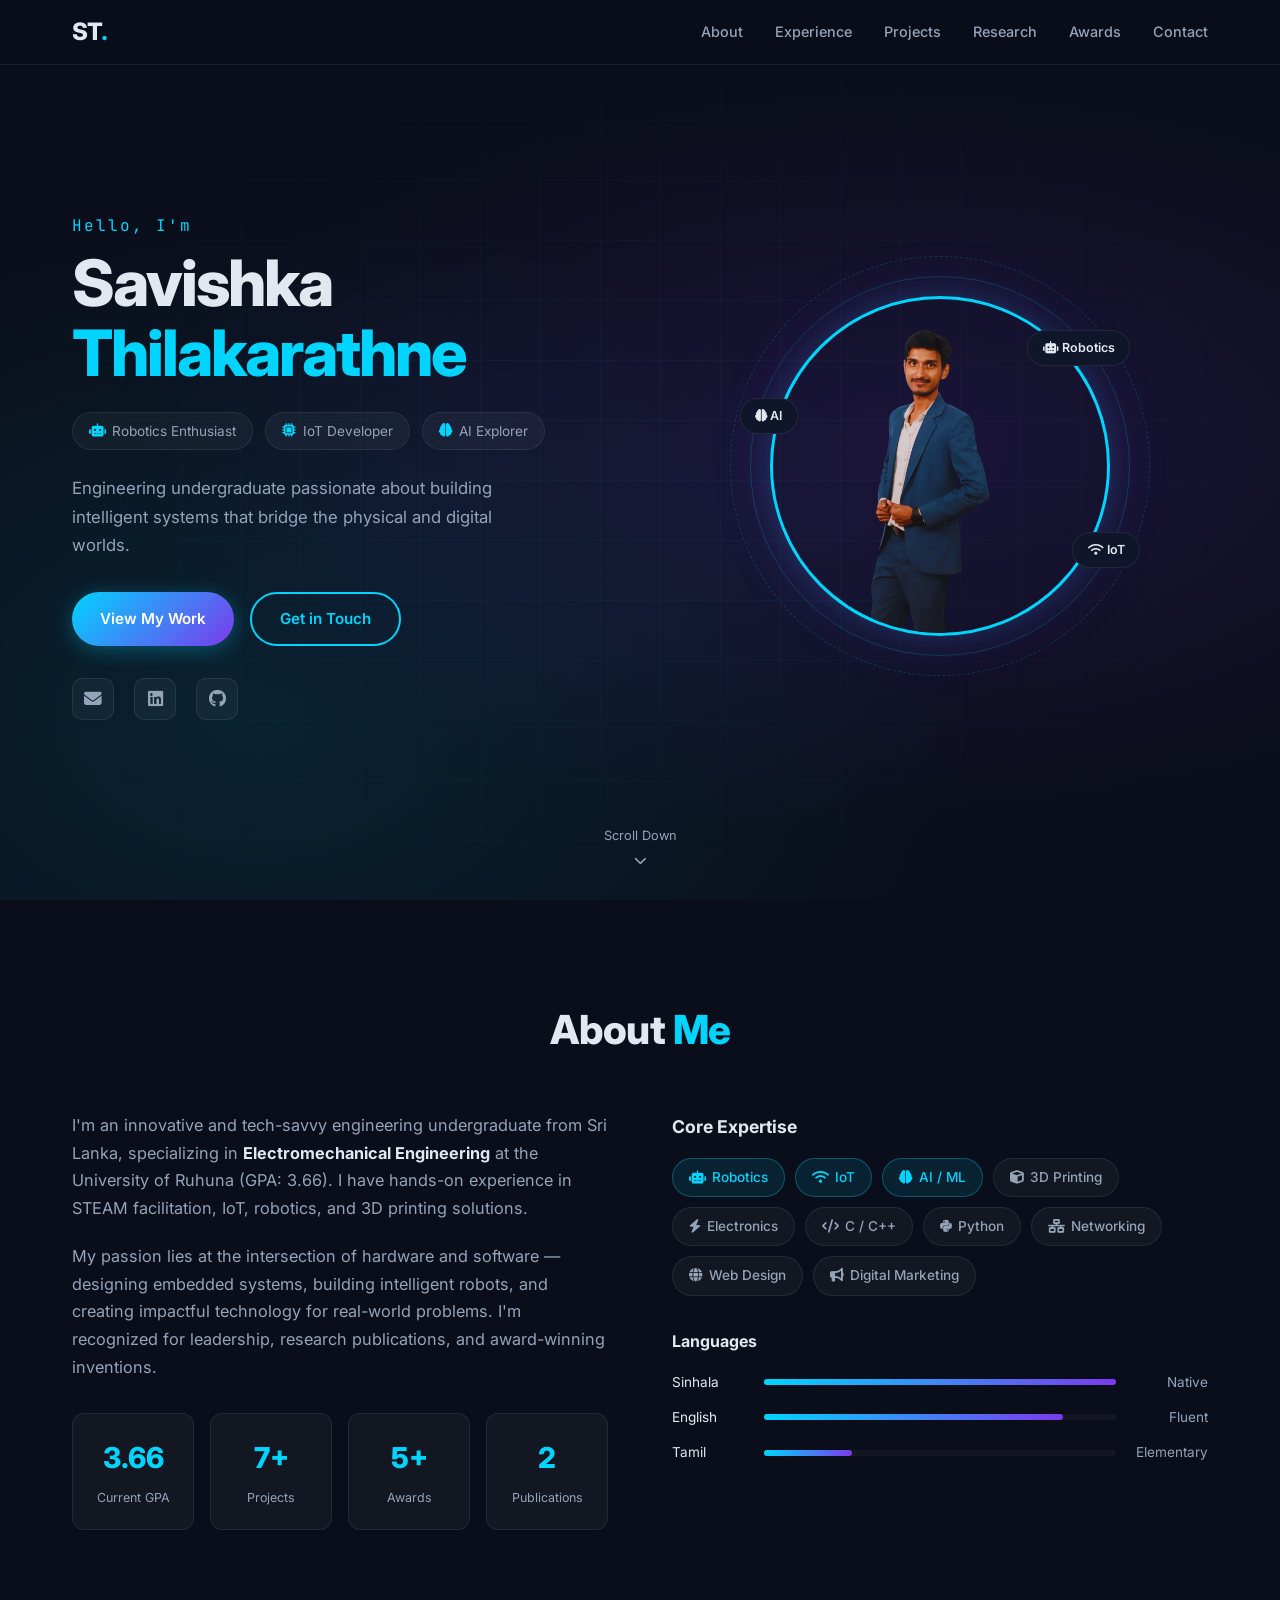
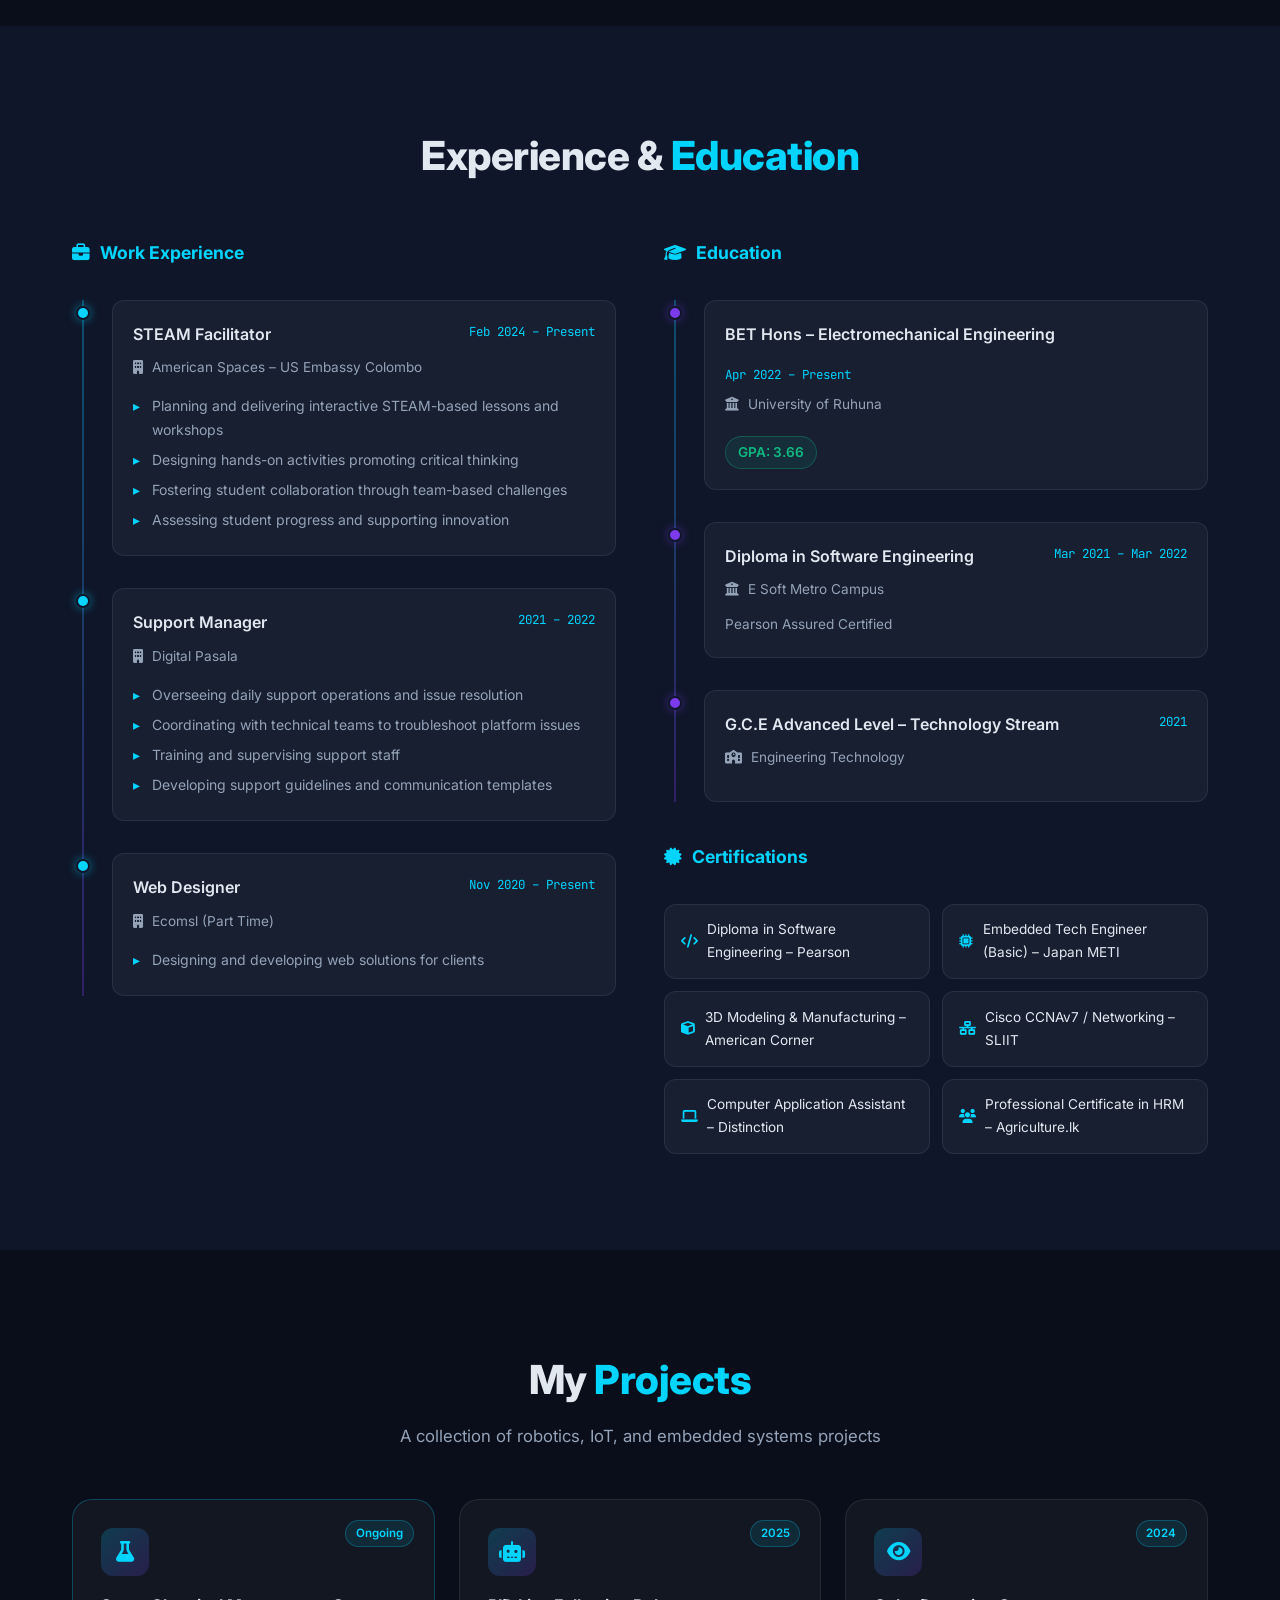
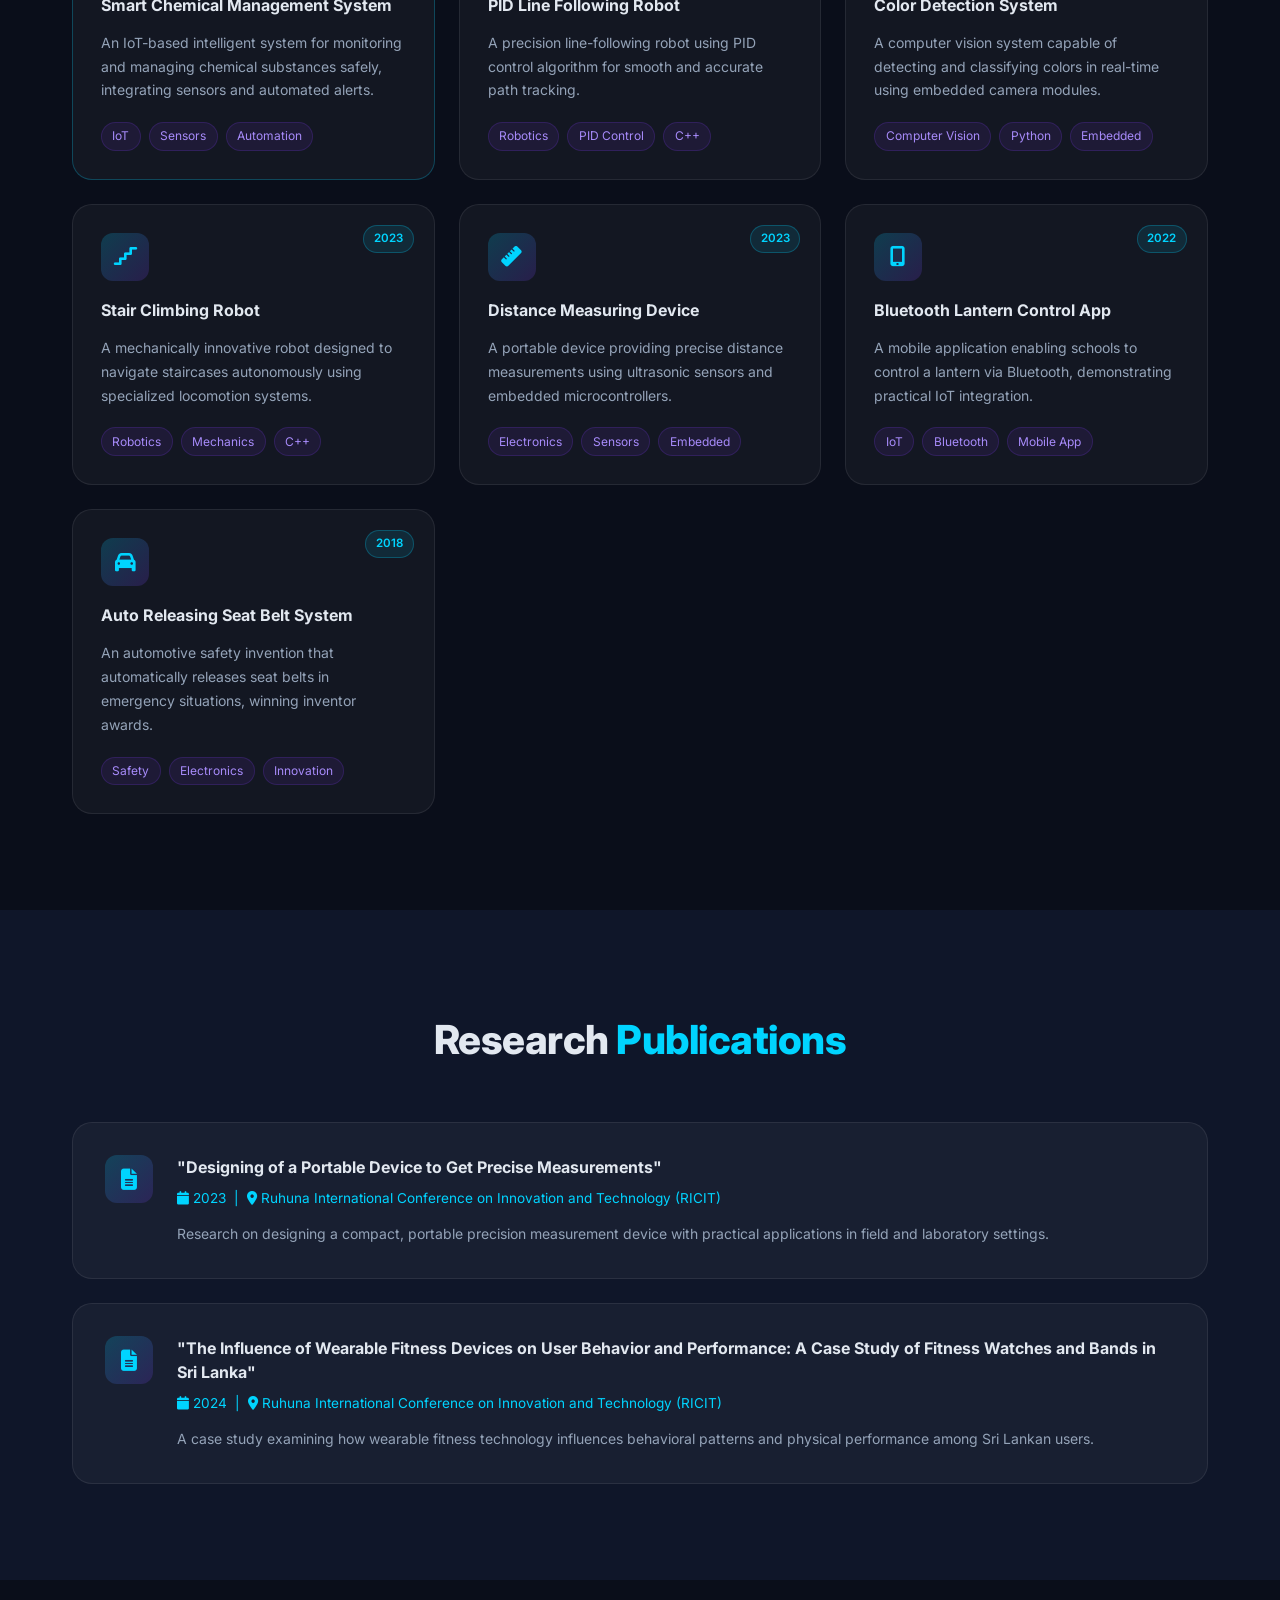
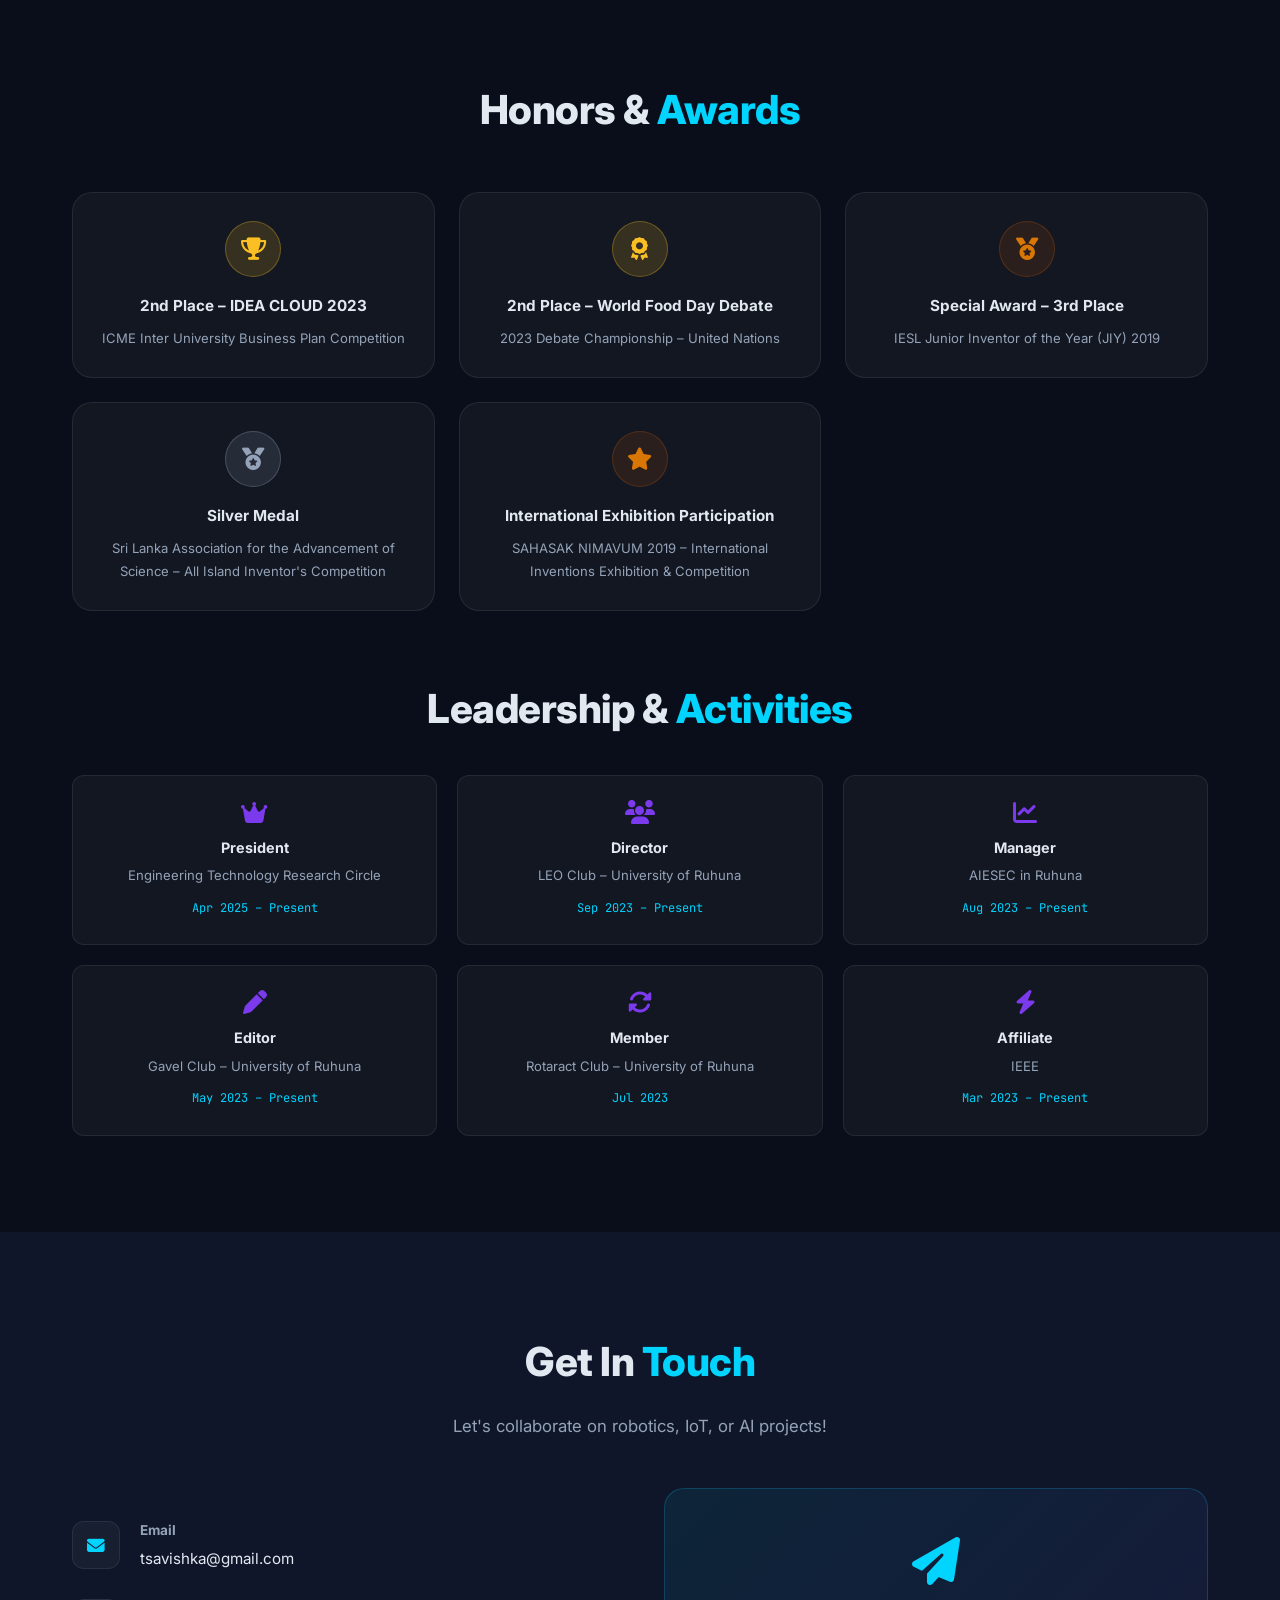
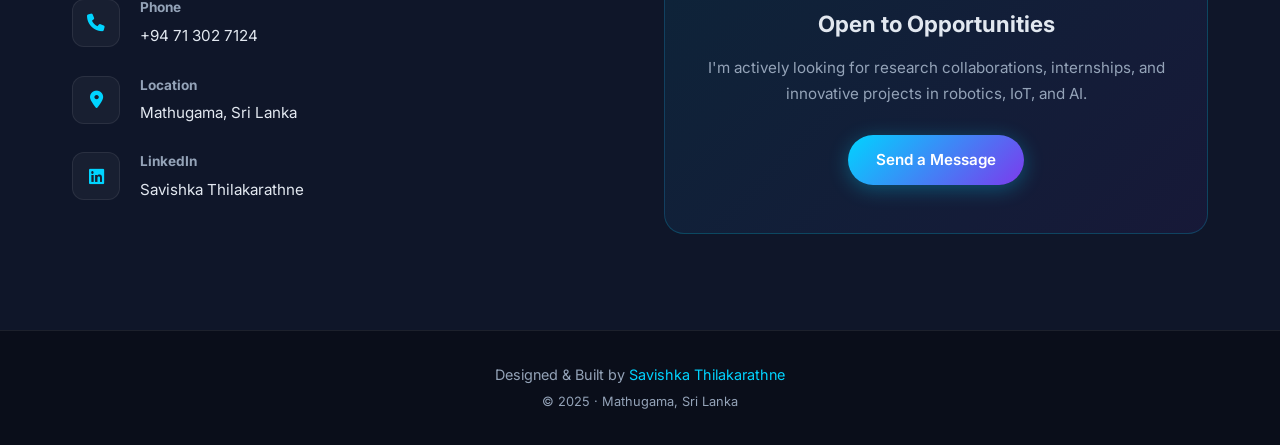
==== index.html @ ca905412 "Add comprehensive SEO - Full meta tags (description, keywords, author, robots, canonical) - Open Gra" ====
<!DOCTYPE html>
<html lang="en">
<head>
  <meta charset="UTF-8" />
  <meta name="viewport" content="width=device-width, initial-scale=1.0" />

  <!-- Primary Meta -->
  <title>Savishka Thilakarathne | Robotics, IoT & AI Engineer | Sri Lanka</title>
  <meta name="description" content="Savishka Thilakarathne — Electromechanical Engineering undergraduate from University of Ruhuna, Sri Lanka. Passionate about Robotics, IoT, AI, and embedded systems. STEAM facilitator, award-winning inventor, and published researcher." />
  <meta name="keywords" content="Savishka Thilakarathne, Robotics Engineer Sri Lanka, IoT Developer, AI, Embedded Systems, Electromechanical Engineering, University of Ruhuna, STEAM, Arduino, Raspberry Pi, PID Robot, Portfolio" />
  <meta name="author" content="Savishka Thilakarathne" />
  <meta name="robots" content="index, follow" />
  <meta name="theme-color" content="#00d4ff" />
  <link rel="canonical" href="https://savishka1.github.io/" />

  <!-- Open Graph / Facebook / LinkedIn -->
  <meta property="og:type" content="website" />
  <meta property="og:url" content="https://savishka1.github.io/" />
  <meta property="og:title" content="Savishka Thilakarathne | Robotics, IoT & AI Engineer" />
  <meta property="og:description" content="Engineering undergraduate passionate about Robotics, IoT, and AI. Award-winning inventor, STEAM facilitator, and published researcher from Sri Lanka." />
  <meta property="og:image" content="https://savishka1.github.io/profile.png" />
  <meta property="og:image:alt" content="Savishka Thilakarathne – Robotics and IoT Engineer" />
  <meta property="og:site_name" content="Savishka Thilakarathne Portfolio" />
  <meta property="og:locale" content="en_US" />

  <!-- Twitter Card -->
  <meta name="twitter:card" content="summary_large_image" />
  <meta name="twitter:url" content="https://savishka1.github.io/" />
  <meta name="twitter:title" content="Savishka Thilakarathne | Robotics, IoT & AI Engineer" />
  <meta name="twitter:description" content="Engineering undergraduate passionate about Robotics, IoT, and AI. Award-winning inventor, STEAM facilitator, and published researcher from Sri Lanka." />
  <meta name="twitter:image" content="https://savishka1.github.io/profile.png" />

  <!-- Structured Data: Person -->
  <script type="application/ld+json">
  {
    "@context": "https://schema.org",
    "@type": "Person",
    "name": "Savishka Thilakarathne",
    "url": "https://savishka1.github.io/",
    "image": "https://savishka1.github.io/profile.png",
    "email": "tsavishka@gmail.com",
    "telephone": "+94713027124",
    "jobTitle": "Electromechanical Engineering Undergraduate",
    "description": "Innovative engineering undergraduate passionate about Robotics, IoT, AI, and embedded systems. STEAM facilitator, award-winning inventor, and published researcher.",
    "address": {
      "@type": "PostalAddress",
      "addressLocality": "Mathugama",
      "addressCountry": "LK"
    },
    "alumniOf": {
      "@type": "CollegeOrUniversity",
      "name": "University of Ruhuna",
      "url": "https://www.ruh.ac.lk"
    },
    "sameAs": [
      "https://www.linkedin.com/in/savishka-thilakarathne",
      "https://github.com/Savishka1"
    ],
    "knowsAbout": ["Robotics", "IoT", "Artificial Intelligence", "Embedded Systems", "3D Printing", "C++", "Python", "Electronics", "STEAM Education"],
    "award": [
      "IDEA CLOUD 2023 – Second Place, ICME Inter University Business Plan Competition",
      "World Food Day 2023 Debate Championship – Second Place, United Nations",
      "IESL Junior Inventor of the Year 2019 – Special Award Third Place",
      "Sri Lanka Association for the Advancement of Science – Silver Medal"
    ]
  }
  </script>

  <!-- Structured Data: WebSite -->
  <script type="application/ld+json">
  {
    "@context": "https://schema.org",
    "@type": "WebSite",
    "name": "Savishka Thilakarathne Portfolio",
    "url": "https://savishka1.github.io/",
    "description": "Professional portfolio of Savishka Thilakarathne — Robotics, IoT and AI engineer from Sri Lanka.",
    "author": {
      "@type": "Person",
      "name": "Savishka Thilakarathne"
    }
  }
  </script>

  <link rel="stylesheet" href="style.css" />
  <link rel="preconnect" href="https://fonts.googleapis.com" />
  <link rel="preconnect" href="https://fonts.gstatic.com" crossorigin />
  <link href="https://fonts.googleapis.com/css2?family=Inter:wght@300;400;500;600;700;800&family=JetBrains+Mono:wght@400;500&display=swap" rel="stylesheet" />
  <link rel="stylesheet" href="https://cdnjs.cloudflare.com/ajax/libs/font-awesome/6.5.0/css/all.min.css" />
</head>
<body>

  <!-- Navigation -->
  <nav id="navbar">
    <div class="nav-container">
      <a href="#hero" class="nav-logo">ST<span class="dot">.</span></a>
      <ul class="nav-links">
        <li><a href="#about">About</a></li>
        <li><a href="#experience">Experience</a></li>
        <li><a href="#projects">Projects</a></li>
        <li><a href="#publications">Research</a></li>
        <li><a href="#awards">Awards</a></li>
        <li><a href="#contact">Contact</a></li>
      </ul>
      <button class="hamburger" id="hamburger" aria-label="Toggle menu">
        <span></span><span></span><span></span>
      </button>
    </div>
  </nav>

  <!-- Hero Section -->
  <section id="hero">
    <div class="hero-bg">
      <div class="grid-overlay"></div>
      <div class="circuit-lines"></div>
    </div>
    <div class="hero-content">
      <div class="hero-text">
        <p class="hero-greeting">Hello, I'm</p>
        <h1 class="hero-name">Savishka<br /><span class="highlight">Thilakarathne</span></h1>
        <div class="hero-roles">
          <span class="role-tag"><i class="fas fa-robot"></i> Robotics Enthusiast</span>
          <span class="role-tag"><i class="fas fa-microchip"></i> IoT Developer</span>
          <span class="role-tag"><i class="fas fa-brain"></i> AI Explorer</span>
        </div>
        <p class="hero-bio">
          Engineering undergraduate passionate about building intelligent systems that bridge the physical and digital worlds.
        </p>
        <div class="hero-actions">
          <a href="#projects" class="btn btn-primary">View My Work</a>
          <a href="#contact" class="btn btn-outline">Get in Touch</a>
        </div>
        <div class="hero-socials">
          <a href="mailto:tsavishka@gmail.com" aria-label="Email"><i class="fas fa-envelope"></i></a>
          <a href="https://www.linkedin.com/in/savishka-thilakarathne" target="_blank" rel="noopener" aria-label="LinkedIn"><i class="fab fa-linkedin"></i></a>
          <a href="https://github.com/savishka-thilakarathne" target="_blank" rel="noopener" aria-label="GitHub"><i class="fab fa-github"></i></a>
        </div>
      </div>
      <div class="hero-image-wrapper">
        <div class="image-frame">
          <div class="image-ring ring-1"></div>
          <div class="image-ring ring-2"></div>
          <div class="profile-photo-container">
            <img src="profile.png" alt="Savishka Thilakarathne" class="profile-photo" id="profilePhoto" onerror="this.style.display='none'; document.getElementById('avatarFallback').style.display='flex';" />
            <div class="avatar-fallback" id="avatarFallback">
              <i class="fas fa-user"></i>
            </div>
          </div>
          <div class="floating-badge badge-1"><i class="fas fa-robot"></i> Robotics</div>
          <div class="floating-badge badge-2"><i class="fas fa-wifi"></i> IoT</div>
          <div class="floating-badge badge-3"><i class="fas fa-brain"></i> AI</div>
        </div>
      </div>
    </div>
    <div class="scroll-indicator">
      <span>Scroll Down</span>
      <i class="fas fa-chevron-down"></i>
    </div>
  </section>

  <!-- About Section -->
  <section id="about">
    <div class="container">
      <h2 class="section-title">About <span class="highlight">Me</span></h2>
      <div class="about-grid">
        <div class="about-text">
          <p>
            I'm an innovative and tech-savvy engineering undergraduate from Sri Lanka, specializing in
            <strong>Electromechanical Engineering</strong> at the University of Ruhuna (GPA: 3.66).
            I have hands-on experience in STEAM facilitation, IoT, robotics, and 3D printing solutions.
          </p>
          <p>
            My passion lies at the intersection of hardware and software — designing embedded systems,
            building intelligent robots, and creating impactful technology for real-world problems.
            I'm recognized for leadership, research publications, and award-winning inventions.
          </p>
          <div class="about-stats">
            <div class="stat">
              <span class="stat-number">3.66</span>
              <span class="stat-label">Current GPA</span>
            </div>
            <div class="stat">
              <span class="stat-number">7+</span>
              <span class="stat-label">Projects</span>
            </div>
            <div class="stat">
              <span class="stat-number">5+</span>
              <span class="stat-label">Awards</span>
            </div>
            <div class="stat">
              <span class="stat-number">2</span>
              <span class="stat-label">Publications</span>
            </div>
          </div>
        </div>
        <div class="skills-grid">
          <h3>Core Expertise</h3>
          <div class="skill-tags">
            <span class="skill-tag primary"><i class="fas fa-robot"></i> Robotics</span>
            <span class="skill-tag primary"><i class="fas fa-wifi"></i> IoT</span>
            <span class="skill-tag primary"><i class="fas fa-brain"></i> AI / ML</span>
            <span class="skill-tag secondary"><i class="fas fa-cube"></i> 3D Printing</span>
            <span class="skill-tag secondary"><i class="fas fa-bolt"></i> Electronics</span>
            <span class="skill-tag secondary"><i class="fas fa-code"></i> C / C++</span>
            <span class="skill-tag secondary"><i class="fab fa-python"></i> Python</span>
            <span class="skill-tag secondary"><i class="fas fa-network-wired"></i> Networking</span>
            <span class="skill-tag secondary"><i class="fas fa-globe"></i> Web Design</span>
            <span class="skill-tag secondary"><i class="fas fa-bullhorn"></i> Digital Marketing</span>
          </div>
          <div class="languages">
            <h4>Languages</h4>
            <div class="lang-bar">
              <span>Sinhala</span>
              <div class="bar"><div class="fill" style="width:100%"></div></div>
              <span>Native</span>
            </div>
            <div class="lang-bar">
              <span>English</span>
              <div class="bar"><div class="fill" style="width:85%"></div></div>
              <span>Fluent</span>
            </div>
            <div class="lang-bar">
              <span>Tamil</span>
              <div class="bar"><div class="fill" style="width:25%"></div></div>
              <span>Elementary</span>
            </div>
          </div>
        </div>
      </div>
    </div>
  </section>

  <!-- Experience Section -->
  <section id="experience" class="dark-section">
    <div class="container">
      <h2 class="section-title">Experience & <span class="highlight">Education</span></h2>
      <div class="timeline-grid">
        <div class="timeline-column">
          <h3 class="timeline-heading"><i class="fas fa-briefcase"></i> Work Experience</h3>
          <div class="timeline">

            <div class="timeline-item">
              <div class="timeline-dot"></div>
              <div class="timeline-card">
                <div class="timeline-header">
                  <h4>STEAM Facilitator</h4>
                  <span class="timeline-date">Feb 2024 – Present</span>
                </div>
                <p class="timeline-org"><i class="fas fa-building"></i> American Spaces – US Embassy Colombo</p>
                <ul class="timeline-list">
                  <li>Planning and delivering interactive STEAM-based lessons and workshops</li>
                  <li>Designing hands-on activities promoting critical thinking</li>
                  <li>Fostering student collaboration through team-based challenges</li>
                  <li>Assessing student progress and supporting innovation</li>
                </ul>
              </div>
            </div>

            <div class="timeline-item">
              <div class="timeline-dot"></div>
              <div class="timeline-card">
                <div class="timeline-header">
                  <h4>Support Manager</h4>
                  <span class="timeline-date">2021 – 2022</span>
                </div>
                <p class="timeline-org"><i class="fas fa-building"></i> Digital Pasala</p>
                <ul class="timeline-list">
                  <li>Overseeing daily support operations and issue resolution</li>
                  <li>Coordinating with technical teams to troubleshoot platform issues</li>
                  <li>Training and supervising support staff</li>
                  <li>Developing support guidelines and communication templates</li>
                </ul>
              </div>
            </div>

            <div class="timeline-item">
              <div class="timeline-dot"></div>
              <div class="timeline-card">
                <div class="timeline-header">
                  <h4>Web Designer</h4>
                  <span class="timeline-date">Nov 2020 – Present</span>
                </div>
                <p class="timeline-org"><i class="fas fa-building"></i> Ecomsl (Part Time)</p>
                <ul class="timeline-list">
                  <li>Designing and developing web solutions for clients</li>
                </ul>
              </div>
            </div>

          </div>
        </div>

        <div class="timeline-column">
          <h3 class="timeline-heading"><i class="fas fa-graduation-cap"></i> Education</h3>
          <div class="timeline">

            <div class="timeline-item">
              <div class="timeline-dot edu-dot"></div>
              <div class="timeline-card">
                <div class="timeline-header">
                  <h4>BET Hons – Electromechanical Engineering</h4>
                  <span class="timeline-date">Apr 2022 – Present</span>
                </div>
                <p class="timeline-org"><i class="fas fa-university"></i> University of Ruhuna</p>
                <p class="gpa-badge">GPA: 3.66</p>
              </div>
            </div>

            <div class="timeline-item">
              <div class="timeline-dot edu-dot"></div>
              <div class="timeline-card">
                <div class="timeline-header">
                  <h4>Diploma in Software Engineering</h4>
                  <span class="timeline-date">Mar 2021 – Mar 2022</span>
                </div>
                <p class="timeline-org"><i class="fas fa-university"></i> E Soft Metro Campus</p>
                <p class="cert-note">Pearson Assured Certified</p>
              </div>
            </div>

            <div class="timeline-item">
              <div class="timeline-dot edu-dot"></div>
              <div class="timeline-card">
                <div class="timeline-header">
                  <h4>G.C.E Advanced Level – Technology Stream</h4>
                  <span class="timeline-date">2021</span>
                </div>
                <p class="timeline-org"><i class="fas fa-school"></i> Engineering Technology</p>
              </div>
            </div>

          </div>

          <!-- Certifications -->
          <h3 class="timeline-heading cert-heading"><i class="fas fa-certificate"></i> Certifications</h3>
          <div class="cert-grid">
            <div class="cert-card"><i class="fas fa-code"></i> Diploma in Software Engineering – Pearson</div>
            <div class="cert-card"><i class="fas fa-microchip"></i> Embedded Tech Engineer (Basic) – Japan METI</div>
            <div class="cert-card"><i class="fas fa-cube"></i> 3D Modeling & Manufacturing – American Corner</div>
            <div class="cert-card"><i class="fas fa-network-wired"></i> Cisco CCNAv7 / Networking – SLIIT</div>
            <div class="cert-card"><i class="fas fa-laptop"></i> Computer Application Assistant – Distinction</div>
            <div class="cert-card"><i class="fas fa-users"></i> Professional Certificate in HRM – Agriculture.lk</div>
          </div>
        </div>
      </div>
    </div>
  </section>

  <!-- Projects Section -->
  <section id="projects">
    <div class="container">
      <h2 class="section-title">My <span class="highlight">Projects</span></h2>
      <p class="section-subtitle">A collection of robotics, IoT, and embedded systems projects</p>
      <div class="projects-grid">

        <div class="project-card featured">
          <div class="project-icon"><i class="fas fa-flask"></i></div>
          <div class="project-badge">Ongoing</div>
          <h3>Smart Chemical Management System</h3>
          <p>An IoT-based intelligent system for monitoring and managing chemical substances safely, integrating sensors and automated alerts.</p>
          <div class="project-tags">
            <span>IoT</span><span>Sensors</span><span>Automation</span>
          </div>
        </div>

        <div class="project-card">
          <div class="project-icon"><i class="fas fa-robot"></i></div>
          <div class="project-badge">2025</div>
          <h3>PID Line Following Robot</h3>
          <p>A precision line-following robot using PID control algorithm for smooth and accurate path tracking.</p>
          <div class="project-tags">
            <span>Robotics</span><span>PID Control</span><span>C++</span>
          </div>
        </div>

        <div class="project-card">
          <div class="project-icon"><i class="fas fa-eye"></i></div>
          <div class="project-badge">2024</div>
          <h3>Color Detection System</h3>
          <p>A computer vision system capable of detecting and classifying colors in real-time using embedded camera modules.</p>
          <div class="project-tags">
            <span>Computer Vision</span><span>Python</span><span>Embedded</span>
          </div>
        </div>

        <div class="project-card">
          <div class="project-icon"><i class="fas fa-stairs"></i></div>
          <div class="project-badge">2023</div>
          <h3>Stair Climbing Robot</h3>
          <p>A mechanically innovative robot designed to navigate staircases autonomously using specialized locomotion systems.</p>
          <div class="project-tags">
            <span>Robotics</span><span>Mechanics</span><span>C++</span>
          </div>
        </div>

        <div class="project-card">
          <div class="project-icon"><i class="fas fa-ruler"></i></div>
          <div class="project-badge">2023</div>
          <h3>Distance Measuring Device</h3>
          <p>A portable device providing precise distance measurements using ultrasonic sensors and embedded microcontrollers.</p>
          <div class="project-tags">
            <span>Electronics</span><span>Sensors</span><span>Embedded</span>
          </div>
        </div>

        <div class="project-card">
          <div class="project-icon"><i class="fas fa-mobile-alt"></i></div>
          <div class="project-badge">2022</div>
          <h3>Bluetooth Lantern Control App</h3>
          <p>A mobile application enabling schools to control a lantern via Bluetooth, demonstrating practical IoT integration.</p>
          <div class="project-tags">
            <span>IoT</span><span>Bluetooth</span><span>Mobile App</span>
          </div>
        </div>

        <div class="project-card">
          <div class="project-icon"><i class="fas fa-car"></i></div>
          <div class="project-badge">2018</div>
          <h3>Auto Releasing Seat Belt System</h3>
          <p>An automotive safety invention that automatically releases seat belts in emergency situations, winning inventor awards.</p>
          <div class="project-tags">
            <span>Safety</span><span>Electronics</span><span>Innovation</span>
          </div>
        </div>

      </div>
    </div>
  </section>

  <!-- Publications Section -->
  <section id="publications" class="dark-section">
    <div class="container">
      <h2 class="section-title">Research <span class="highlight">Publications</span></h2>
      <div class="publications-list">

        <div class="pub-card">
          <div class="pub-icon"><i class="fas fa-file-alt"></i></div>
          <div class="pub-content">
            <h3>"Designing of a Portable Device to Get Precise Measurements"</h3>
            <p class="pub-venue">
              <i class="fas fa-calendar"></i> 2023 &nbsp;|&nbsp;
              <i class="fas fa-map-marker-alt"></i> Ruhuna International Conference on Innovation and Technology (RICIT)
            </p>
            <p class="pub-description">
              Research on designing a compact, portable precision measurement device with practical applications in field and laboratory settings.
            </p>
          </div>
        </div>

        <div class="pub-card">
          <div class="pub-icon"><i class="fas fa-file-alt"></i></div>
          <div class="pub-content">
            <h3>"The Influence of Wearable Fitness Devices on User Behavior and Performance: A Case Study of Fitness Watches and Bands in Sri Lanka"</h3>
            <p class="pub-venue">
              <i class="fas fa-calendar"></i> 2024 &nbsp;|&nbsp;
              <i class="fas fa-map-marker-alt"></i> Ruhuna International Conference on Innovation and Technology (RICIT)
            </p>
            <p class="pub-description">
              A case study examining how wearable fitness technology influences behavioral patterns and physical performance among Sri Lankan users.
            </p>
          </div>
        </div>

      </div>
    </div>
  </section>

  <!-- Awards Section -->
  <section id="awards">
    <div class="container">
      <h2 class="section-title">Honors & <span class="highlight">Awards</span></h2>
      <div class="awards-grid">

        <div class="award-card">
          <div class="award-icon gold"><i class="fas fa-trophy"></i></div>
          <h4>2nd Place – IDEA CLOUD 2023</h4>
          <p>ICME Inter University Business Plan Competition</p>
        </div>

        <div class="award-card">
          <div class="award-icon gold"><i class="fas fa-award"></i></div>
          <h4>2nd Place – World Food Day Debate</h4>
          <p>2023 Debate Championship – United Nations</p>
        </div>

        <div class="award-card">
          <div class="award-icon bronze"><i class="fas fa-medal"></i></div>
          <h4>Special Award – 3rd Place</h4>
          <p>IESL Junior Inventor of the Year (JIY) 2019</p>
        </div>

        <div class="award-card">
          <div class="award-icon silver"><i class="fas fa-medal"></i></div>
          <h4>Silver Medal</h4>
          <p>Sri Lanka Association for the Advancement of Science – All Island Inventor's Competition</p>
        </div>

        <div class="award-card">
          <div class="award-icon bronze"><i class="fas fa-star"></i></div>
          <h4>International Exhibition Participation</h4>
          <p>SAHASAK NIMAVUM 2019 – International Inventions Exhibition & Competition</p>
        </div>

      </div>

      <!-- Leadership -->
      <h2 class="section-title" style="margin-top:4rem">Leadership & <span class="highlight">Activities</span></h2>
      <div class="leadership-grid">
        <div class="leader-card">
          <i class="fas fa-crown"></i>
          <h4>President</h4>
          <p>Engineering Technology Research Circle</p>
          <span>Apr 2025 – Present</span>
        </div>
        <div class="leader-card">
          <i class="fas fa-users"></i>
          <h4>Director</h4>
          <p>LEO Club – University of Ruhuna</p>
          <span>Sep 2023 – Present</span>
        </div>
        <div class="leader-card">
          <i class="fas fa-chart-line"></i>
          <h4>Manager</h4>
          <p>AIESEC in Ruhuna</p>
          <span>Aug 2023 – Present</span>
        </div>
        <div class="leader-card">
          <i class="fas fa-pen"></i>
          <h4>Editor</h4>
          <p>Gavel Club – University of Ruhuna</p>
          <span>May 2023 – Present</span>
        </div>
        <div class="leader-card">
          <i class="fas fa-rotate"></i>
          <h4>Member</h4>
          <p>Rotaract Club – University of Ruhuna</p>
          <span>Jul 2023</span>
        </div>
        <div class="leader-card">
          <i class="fas fa-bolt"></i>
          <h4>Affiliate</h4>
          <p>IEEE</p>
          <span>Mar 2023 – Present</span>
        </div>
      </div>
    </div>
  </section>

  <!-- Contact Section -->
  <section id="contact" class="dark-section">
    <div class="container">
      <h2 class="section-title">Get In <span class="highlight">Touch</span></h2>
      <p class="section-subtitle">Let's collaborate on robotics, IoT, or AI projects!</p>
      <div class="contact-grid">
        <div class="contact-info">
          <div class="contact-item">
            <div class="contact-icon"><i class="fas fa-envelope"></i></div>
            <div>
              <h4>Email</h4>
              <a href="mailto:tsavishka@gmail.com">tsavishka@gmail.com</a>
            </div>
          </div>
          <div class="contact-item">
            <div class="contact-icon"><i class="fas fa-phone"></i></div>
            <div>
              <h4>Phone</h4>
              <a href="tel:+94713027124">+94 71 302 7124</a>
            </div>
          </div>
          <div class="contact-item">
            <div class="contact-icon"><i class="fas fa-map-marker-alt"></i></div>
            <div>
              <h4>Location</h4>
              <p>Mathugama, Sri Lanka</p>
            </div>
          </div>
          <div class="contact-item">
            <div class="contact-icon"><i class="fab fa-linkedin"></i></div>
            <div>
              <h4>LinkedIn</h4>
              <a href="https://www.linkedin.com/in/savishka-thilakarathne" target="_blank" rel="noopener">Savishka Thilakarathne</a>
            </div>
          </div>
        </div>
        <div class="contact-cta">
          <div class="cta-card">
            <i class="fas fa-paper-plane cta-icon"></i>
            <h3>Open to Opportunities</h3>
            <p>I'm actively looking for research collaborations, internships, and innovative projects in robotics, IoT, and AI.</p>
            <a href="mailto:tsavishka@gmail.com" class="btn btn-primary">Send a Message</a>
          </div>
        </div>
      </div>
    </div>
  </section>

  <!-- Footer -->
  <footer>
    <div class="container">
      <p>Designed & Built by <span class="highlight">Savishka Thilakarathne</span></p>
      <p class="footer-sub">© 2025 · Mathugama, Sri Lanka</p>
    </div>
  </footer>

  <script src="script.js"></script>
</body>
</html>
---- style.css ----
/* ===== RESET & BASE ===== */
*, *::before, *::after { box-sizing: border-box; margin: 0; padding: 0; }

:root {
  --bg: #0a0e1a;
  --bg2: #0f1629;
  --bg3: #141d35;
  --accent: #00d4ff;
  --accent2: #7c3aed;
  --accent3: #10b981;
  --text: #e2e8f0;
  --text-muted: #94a3b8;
  --border: rgba(255,255,255,0.08);
  --card: rgba(255,255,255,0.04);
  --card-hover: rgba(0,212,255,0.06);
  --radius: 12px;
  --radius-lg: 20px;
  --shadow: 0 4px 24px rgba(0,0,0,0.4);
  --glow: 0 0 30px rgba(0,212,255,0.15);
}

html { scroll-behavior: smooth; }

body {
  font-family: 'Inter', sans-serif;
  background: var(--bg);
  color: var(--text);
  line-height: 1.7;
  overflow-x: hidden;
}

a { color: var(--accent); text-decoration: none; transition: opacity 0.2s; }
a:hover { opacity: 0.8; }

ul { list-style: none; }

/* ===== SCROLLBAR ===== */
::-webkit-scrollbar { width: 6px; }
::-webkit-scrollbar-track { background: var(--bg); }
::-webkit-scrollbar-thumb { background: var(--accent2); border-radius: 3px; }

/* ===== NAVBAR ===== */
#navbar {
  position: fixed; top: 0; left: 0; right: 0; z-index: 1000;
  background: rgba(10,14,26,0.85);
  backdrop-filter: blur(16px);
  border-bottom: 1px solid var(--border);
  transition: background 0.3s;
}

.nav-container {
  max-width: 1200px; margin: 0 auto;
  padding: 0 2rem;
  height: 64px;
  display: flex; align-items: center; justify-content: space-between;
}

.nav-logo {
  font-size: 1.5rem; font-weight: 800;
  color: var(--text); letter-spacing: -1px;
}
.nav-logo .dot { color: var(--accent); }

.nav-links { display: flex; gap: 2rem; }
.nav-links a {
  color: var(--text-muted); font-size: 0.9rem; font-weight: 500;
  transition: color 0.2s;
}
.nav-links a:hover { color: var(--accent); opacity: 1; }

.hamburger {
  display: none; flex-direction: column; gap: 5px;
  background: none; border: none; cursor: pointer; padding: 4px;
}
.hamburger span {
  display: block; width: 24px; height: 2px;
  background: var(--text); border-radius: 2px; transition: 0.3s;
}

/* ===== CONTAINER ===== */
.container { max-width: 1200px; margin: 0 auto; padding: 0 2rem; }

/* ===== SECTIONS ===== */
section { padding: 6rem 0; }
.dark-section { background: var(--bg2); }

.section-title {
  font-size: clamp(1.8rem, 4vw, 2.5rem);
  font-weight: 800; text-align: center;
  margin-bottom: 1rem;
  letter-spacing: -0.5px;
}

.section-subtitle {
  text-align: center; color: var(--text-muted);
  margin-bottom: 3rem; font-size: 1.05rem;
}

.highlight { color: var(--accent); }

/* ===== BUTTONS ===== */
.btn {
  display: inline-flex; align-items: center; gap: 0.5rem;
  padding: 0.75rem 1.75rem;
  border-radius: 50px; font-weight: 600; font-size: 0.95rem;
  cursor: pointer; transition: all 0.25s; border: none;
}

.btn-primary {
  background: linear-gradient(135deg, var(--accent), var(--accent2));
  color: #fff; box-shadow: 0 4px 20px rgba(0,212,255,0.3);
}
.btn-primary:hover { transform: translateY(-2px); box-shadow: 0 8px 28px rgba(0,212,255,0.4); opacity: 1; }

.btn-outline {
  border: 2px solid var(--accent); color: var(--accent); background: transparent;
}
.btn-outline:hover { background: var(--accent); color: var(--bg); opacity: 1; }

/* ===== HERO ===== */
#hero {
  min-height: 100vh; position: relative;
  display: flex; align-items: center;
  padding: 0;
  overflow: hidden;
}

.hero-bg {
  position: absolute; inset: 0; z-index: 0;
  background: radial-gradient(ellipse at 70% 50%, rgba(124,58,237,0.15) 0%, transparent 60%),
              radial-gradient(ellipse at 20% 80%, rgba(0,212,255,0.1) 0%, transparent 50%);
}

.grid-overlay {
  position: absolute; inset: 0;
  background-image:
    linear-gradient(rgba(0,212,255,0.04) 1px, transparent 1px),
    linear-gradient(90deg, rgba(0,212,255,0.04) 1px, transparent 1px);
  background-size: 60px 60px;
  mask-image: radial-gradient(ellipse at center, black 30%, transparent 80%);
}

.hero-content {
  position: relative; z-index: 1;
  max-width: 1200px; margin: 0 auto;
  padding: 6rem 2rem 4rem;
  display: grid; grid-template-columns: 1fr 1fr;
  gap: 4rem; align-items: center; width: 100%;
}

.hero-greeting {
  color: var(--accent); font-family: 'JetBrains Mono', monospace;
  font-size: 1rem; margin-bottom: 0.5rem; letter-spacing: 2px;
}

.hero-name {
  font-size: clamp(2.5rem, 6vw, 4rem);
  font-weight: 800; line-height: 1.1;
  letter-spacing: -2px; margin-bottom: 1.5rem;
}

.hero-roles {
  display: flex; flex-wrap: wrap; gap: 0.75rem;
  margin-bottom: 1.5rem;
}

.role-tag {
  display: inline-flex; align-items: center; gap: 0.4rem;
  padding: 0.4rem 1rem;
  background: var(--card); border: 1px solid var(--border);
  border-radius: 50px; font-size: 0.85rem; color: var(--text-muted);
}
.role-tag i { color: var(--accent); }

.hero-bio {
  color: var(--text-muted); font-size: 1.05rem;
  max-width: 480px; margin-bottom: 2rem;
}

.hero-actions { display: flex; gap: 1rem; flex-wrap: wrap; margin-bottom: 2rem; }

.hero-socials { display: flex; gap: 1.25rem; }
.hero-socials a {
  width: 42px; height: 42px;
  display: flex; align-items: center; justify-content: center;
  background: var(--card); border: 1px solid var(--border);
  border-radius: 10px; color: var(--text-muted); font-size: 1.1rem;
  transition: all 0.25s;
}
.hero-socials a:hover { border-color: var(--accent); color: var(--accent); opacity: 1; transform: translateY(-3px); }

/* Hero Image */
.hero-image-wrapper {
  display: flex; justify-content: center; align-items: center;
}

.image-frame {
  position: relative; width: 340px; height: 340px;
}

.image-ring {
  position: absolute; border-radius: 50%;
  border: 1px solid rgba(0,212,255,0.2);
  animation: spin 20s linear infinite;
}
.ring-1 { inset: -20px; animation-duration: 20s; }
.ring-2 { inset: -40px; animation-duration: 30s; animation-direction: reverse; border-style: dashed; }

@keyframes spin { from { transform: rotate(0deg); } to { transform: rotate(360deg); } }

.profile-photo-container {
  width: 100%; height: 100%; border-radius: 50%;
  overflow: hidden;
  border: 3px solid var(--accent);
  box-shadow: var(--glow), 0 0 60px rgba(124,58,237,0.2);
  position: relative;
}

.profile-photo {
  width: 100%; height: 100%; object-fit: cover; object-position: center top;
}

.avatar-fallback {
  display: none;
  width: 100%; height: 100%;
  background: linear-gradient(135deg, var(--bg3), var(--bg2));
  align-items: center; justify-content: center;
  font-size: 6rem; color: var(--accent);
}

.floating-badge {
  position: absolute;
  padding: 0.4rem 0.9rem;
  background: var(--bg2); border: 1px solid var(--border);
  border-radius: 50px; font-size: 0.78rem; font-weight: 600;
  color: var(--text); white-space: nowrap;
  animation: float 3s ease-in-out infinite;
}
.badge-1 { top: 10%; right: -20px; animation-delay: 0s; }
.badge-2 { bottom: 20%; right: -30px; animation-delay: 1s; }
.badge-3 { top: 30%; left: -30px; animation-delay: 2s; }

@keyframes float {
  0%, 100% { transform: translateY(0); }
  50% { transform: translateY(-8px); }
}

.scroll-indicator {
  position: absolute; bottom: 2rem; left: 50%; transform: translateX(-50%);
  display: flex; flex-direction: column; align-items: center; gap: 0.5rem;
  color: var(--text-muted); font-size: 0.8rem;
  animation: bounce 2s ease-in-out infinite;
}
@keyframes bounce { 0%,100%{transform:translateX(-50%) translateY(0)} 50%{transform:translateX(-50%) translateY(8px)} }

/* ===== ABOUT ===== */
.about-grid {
  display: grid; grid-template-columns: 1fr 1fr;
  gap: 4rem; align-items: start;
  margin-top: 3rem;
}

.about-text p { color: var(--text-muted); margin-bottom: 1.25rem; font-size: 1.02rem; }
.about-text strong { color: var(--text); }

.about-stats {
  display: grid; grid-template-columns: repeat(4, 1fr);
  gap: 1rem; margin-top: 2rem;
}

.stat {
  text-align: center;
  padding: 1.25rem 0.5rem;
  background: var(--card); border: 1px solid var(--border);
  border-radius: var(--radius);
}
.stat-number { display: block; font-size: 1.8rem; font-weight: 800; color: var(--accent); }
.stat-label { display: block; font-size: 0.78rem; color: var(--text-muted); margin-top: 0.25rem; }

.skills-grid h3 { font-size: 1.1rem; margin-bottom: 1rem; }

.skill-tags { display: flex; flex-wrap: wrap; gap: 0.6rem; margin-bottom: 2rem; }
.skill-tag {
  display: inline-flex; align-items: center; gap: 0.4rem;
  padding: 0.45rem 1rem;
  border-radius: 50px; font-size: 0.85rem; font-weight: 500;
}
.skill-tag.primary {
  background: rgba(0,212,255,0.1); border: 1px solid rgba(0,212,255,0.3);
  color: var(--accent);
}
.skill-tag.secondary {
  background: var(--card); border: 1px solid var(--border);
  color: var(--text-muted);
}

.languages h4 { font-size: 1rem; margin-bottom: 1rem; }
.lang-bar {
  display: grid; grid-template-columns: 80px 1fr 80px;
  align-items: center; gap: 0.75rem; margin-bottom: 0.75rem;
  font-size: 0.85rem;
}
.lang-bar > span:last-child { text-align: right; color: var(--text-muted); }
.bar { background: var(--card); border-radius: 50px; height: 6px; }
.fill { background: linear-gradient(90deg, var(--accent), var(--accent2)); height: 100%; border-radius: 50px; }

/* ===== TIMELINE ===== */
.timeline-grid {
  display: grid; grid-template-columns: 1fr 1fr;
  gap: 3rem; margin-top: 3rem;
}

.timeline-heading {
  font-size: 1.1rem; font-weight: 700;
  margin-bottom: 2rem; display: flex; align-items: center; gap: 0.6rem;
  color: var(--accent);
}

.timeline { position: relative; }
.timeline::before {
  content: ''; position: absolute; left: 10px; top: 0; bottom: 0;
  width: 2px; background: linear-gradient(to bottom, var(--accent), var(--accent2));
  opacity: 0.3;
}

.timeline-item { position: relative; padding-left: 2.5rem; margin-bottom: 2rem; }

.timeline-dot {
  position: absolute; left: 4px; top: 6px;
  width: 14px; height: 14px; border-radius: 50%;
  background: var(--accent); border: 2px solid var(--bg2);
  box-shadow: 0 0 10px rgba(0,212,255,0.5);
}
.timeline-dot.edu-dot { background: var(--accent2); box-shadow: 0 0 10px rgba(124,58,237,0.5); }

.timeline-card {
  background: var(--card); border: 1px solid var(--border);
  border-radius: var(--radius); padding: 1.25rem;
  transition: border-color 0.25s, background 0.25s;
}
.timeline-card:hover { border-color: rgba(0,212,255,0.3); background: var(--card-hover); }

.timeline-header {
  display: flex; align-items: flex-start; justify-content: space-between;
  gap: 1rem; flex-wrap: wrap; margin-bottom: 0.5rem;
}
.timeline-header h4 { font-size: 1rem; font-weight: 600; }
.timeline-date {
  font-size: 0.78rem; color: var(--accent);
  font-family: 'JetBrains Mono', monospace;
  white-space: nowrap;
}
.timeline-org { color: var(--text-muted); font-size: 0.85rem; margin-bottom: 0.75rem; }
.timeline-org i { margin-right: 0.3rem; }

.timeline-list { padding-left: 0; }
.timeline-list li {
  font-size: 0.875rem; color: var(--text-muted);
  padding: 0.2rem 0 0.2rem 1.2rem; position: relative;
}
.timeline-list li::before {
  content: '▸'; position: absolute; left: 0; color: var(--accent);
}

.gpa-badge {
  display: inline-block; margin-top: 0.5rem;
  padding: 0.25rem 0.75rem;
  background: rgba(16,185,129,0.1); border: 1px solid rgba(16,185,129,0.3);
  color: var(--accent3); border-radius: 50px; font-size: 0.85rem; font-weight: 600;
}
.cert-note { color: var(--text-muted); font-size: 0.85rem; margin-top: 0.5rem; }

.cert-heading { margin-top: 2.5rem; }

.cert-grid {
  display: grid; grid-template-columns: 1fr 1fr;
  gap: 0.75rem;
}
.cert-card {
  background: var(--card); border: 1px solid var(--border);
  border-radius: var(--radius); padding: 0.85rem 1rem;
  font-size: 0.85rem; display: flex; align-items: center; gap: 0.6rem;
  transition: border-color 0.2s;
}
.cert-card:hover { border-color: rgba(0,212,255,0.3); }
.cert-card i { color: var(--accent); width: 16px; text-align: center; }

/* ===== PROJECTS ===== */
#projects { padding-top: 6rem; padding-bottom: 6rem; }
#projects .section-title { margin-bottom: 0.5rem; }

.projects-grid {
  display: grid; grid-template-columns: repeat(3, 1fr);
  gap: 1.5rem; margin-top: 3rem;
}

.project-card {
  position: relative;
  background: var(--card); border: 1px solid var(--border);
  border-radius: var(--radius-lg); padding: 1.75rem;
  transition: all 0.3s; overflow: hidden;
}
.project-card::before {
  content: ''; position: absolute; inset: 0;
  background: linear-gradient(135deg, rgba(0,212,255,0.05), transparent);
  opacity: 0; transition: opacity 0.3s;
}
.project-card:hover { transform: translateY(-6px); border-color: rgba(0,212,255,0.3); box-shadow: var(--glow); }
.project-card:hover::before { opacity: 1; }

.project-card.featured { grid-column: span 1; border-color: rgba(0,212,255,0.25); }

.project-icon {
  width: 48px; height: 48px;
  background: linear-gradient(135deg, rgba(0,212,255,0.2), rgba(124,58,237,0.2));
  border-radius: 12px; display: flex; align-items: center; justify-content: center;
  font-size: 1.3rem; color: var(--accent); margin-bottom: 1rem;
}

.project-badge {
  position: absolute; top: 1.25rem; right: 1.25rem;
  padding: 0.2rem 0.6rem;
  background: rgba(0,212,255,0.1); border: 1px solid rgba(0,212,255,0.25);
  color: var(--accent); border-radius: 50px; font-size: 0.72rem; font-weight: 600;
}

.project-card h3 { font-size: 1rem; font-weight: 700; margin-bottom: 0.75rem; }
.project-card p { font-size: 0.875rem; color: var(--text-muted); margin-bottom: 1.25rem; }

.project-tags { display: flex; flex-wrap: wrap; gap: 0.5rem; }
.project-tags span {
  padding: 0.2rem 0.65rem;
  background: rgba(124,58,237,0.1); border: 1px solid rgba(124,58,237,0.2);
  color: #a78bfa; border-radius: 50px; font-size: 0.75rem;
}

/* ===== PUBLICATIONS ===== */
.publications-list { margin-top: 3rem; display: flex; flex-direction: column; gap: 1.5rem; }

.pub-card {
  display: flex; gap: 1.5rem; align-items: flex-start;
  background: var(--card); border: 1px solid var(--border);
  border-radius: var(--radius-lg); padding: 2rem;
  transition: border-color 0.25s;
}
.pub-card:hover { border-color: rgba(0,212,255,0.3); }

.pub-icon {
  width: 48px; height: 48px; flex-shrink: 0;
  background: linear-gradient(135deg, rgba(0,212,255,0.2), rgba(124,58,237,0.2));
  border-radius: 12px; display: flex; align-items: center; justify-content: center;
  font-size: 1.3rem; color: var(--accent);
}

.pub-content h3 { font-size: 1rem; font-weight: 700; margin-bottom: 0.5rem; line-height: 1.5; }
.pub-venue { font-size: 0.85rem; color: var(--accent); margin-bottom: 0.75rem; }
.pub-description { font-size: 0.875rem; color: var(--text-muted); }

/* ===== AWARDS ===== */
.awards-grid {
  display: grid; grid-template-columns: repeat(3, 1fr);
  gap: 1.5rem; margin-top: 3rem;
}

.award-card {
  background: var(--card); border: 1px solid var(--border);
  border-radius: var(--radius-lg); padding: 1.75rem;
  text-align: center; transition: all 0.3s;
}
.award-card:hover { transform: translateY(-4px); border-color: rgba(0,212,255,0.3); }

.award-icon {
  width: 56px; height: 56px; margin: 0 auto 1rem;
  border-radius: 50%; display: flex; align-items: center; justify-content: center;
  font-size: 1.4rem;
}
.award-icon.gold { background: rgba(251,191,36,0.15); color: #fbbf24; border: 1px solid rgba(251,191,36,0.3); }
.award-icon.silver { background: rgba(148,163,184,0.15); color: #94a3b8; border: 1px solid rgba(148,163,184,0.3); }
.award-icon.bronze { background: rgba(180,83,9,0.15); color: #d97706; border: 1px solid rgba(180,83,9,0.3); }

.award-card h4 { font-size: 0.95rem; font-weight: 700; margin-bottom: 0.5rem; }
.award-card p { font-size: 0.82rem; color: var(--text-muted); }

/* ===== LEADERSHIP ===== */
.leadership-grid {
  display: grid; grid-template-columns: repeat(3, 1fr);
  gap: 1.25rem; margin-top: 2rem;
}

.leader-card {
  background: var(--card); border: 1px solid var(--border);
  border-radius: var(--radius); padding: 1.5rem;
  text-align: center; transition: all 0.3s;
}
.leader-card:hover { border-color: rgba(124,58,237,0.4); transform: translateY(-3px); }
.leader-card > i { font-size: 1.5rem; color: var(--accent2); margin-bottom: 0.75rem; display: block; }
.leader-card h4 { font-size: 0.9rem; font-weight: 700; margin-bottom: 0.25rem; }
.leader-card p { font-size: 0.82rem; color: var(--text-muted); margin-bottom: 0.4rem; }
.leader-card span { font-size: 0.75rem; color: var(--accent); font-family: 'JetBrains Mono', monospace; }

/* ===== CONTACT ===== */
.contact-grid {
  display: grid; grid-template-columns: 1fr 1fr;
  gap: 3rem; margin-top: 3rem; align-items: center;
}

.contact-info { display: flex; flex-direction: column; gap: 1.5rem; }

.contact-item {
  display: flex; align-items: center; gap: 1.25rem;
}
.contact-icon {
  width: 48px; height: 48px; flex-shrink: 0;
  background: var(--card); border: 1px solid var(--border);
  border-radius: 12px; display: flex; align-items: center; justify-content: center;
  font-size: 1.1rem; color: var(--accent);
}
.contact-item h4 { font-size: 0.85rem; color: var(--text-muted); margin-bottom: 0.2rem; }
.contact-item a, .contact-item p { font-size: 0.95rem; color: var(--text); }

.cta-card {
  background: linear-gradient(135deg, rgba(0,212,255,0.08), rgba(124,58,237,0.08));
  border: 1px solid rgba(0,212,255,0.2);
  border-radius: var(--radius-lg); padding: 3rem 2.5rem;
  text-align: center;
}
.cta-icon { font-size: 3rem; color: var(--accent); margin-bottom: 1.25rem; display: block; }
.cta-card h3 { font-size: 1.4rem; font-weight: 700; margin-bottom: 0.75rem; }
.cta-card p { color: var(--text-muted); font-size: 0.95rem; margin-bottom: 1.75rem; }

/* ===== FOOTER ===== */
footer {
  background: var(--bg); border-top: 1px solid var(--border);
  padding: 2rem 0; text-align: center;
}
footer p { color: var(--text-muted); font-size: 0.9rem; }
.footer-sub { margin-top: 0.25rem; font-size: 0.8rem; }

/* ===== FADE IN ANIMATION ===== */
.fade-in {
  opacity: 0; transform: translateY(24px);
  transition: opacity 0.6s ease, transform 0.6s ease;
}
.fade-in.visible { opacity: 1; transform: translateY(0); }

/* ===== RESPONSIVE ===== */
@media (max-width: 900px) {
  .hero-content { grid-template-columns: 1fr; text-align: center; gap: 3rem; }
  .hero-text { order: 2; }
  .hero-image-wrapper { order: 1; }
  .hero-roles, .hero-actions, .hero-socials { justify-content: center; }
  .hero-bio { margin: 0 auto 2rem; }
  .about-grid { grid-template-columns: 1fr; gap: 2.5rem; }
  .about-stats { grid-template-columns: repeat(2, 1fr); }
  .timeline-grid { grid-template-columns: 1fr; }
  .projects-grid { grid-template-columns: repeat(2, 1fr); }
  .awards-grid { grid-template-columns: repeat(2, 1fr); }
  .leadership-grid { grid-template-columns: repeat(2, 1fr); }
  .contact-grid { grid-template-columns: 1fr; }
  .cert-grid { grid-template-columns: 1fr; }
}

@media (max-width: 600px) {
  .nav-links { display: none; position: fixed; inset: 64px 0 0; background: var(--bg2); flex-direction: column; align-items: center; justify-content: center; gap: 2rem; z-index: 999; }
  .nav-links.open { display: flex; }
  .hamburger { display: flex; }
  .image-frame { width: 260px; height: 260px; }
  .projects-grid { grid-template-columns: 1fr; }
  .awards-grid { grid-template-columns: 1fr; }
  .leadership-grid { grid-template-columns: 1fr; }
  .about-stats { grid-template-columns: repeat(2, 1fr); }
  .pub-card { flex-direction: column; }
  .floating-badge { display: none; }
}
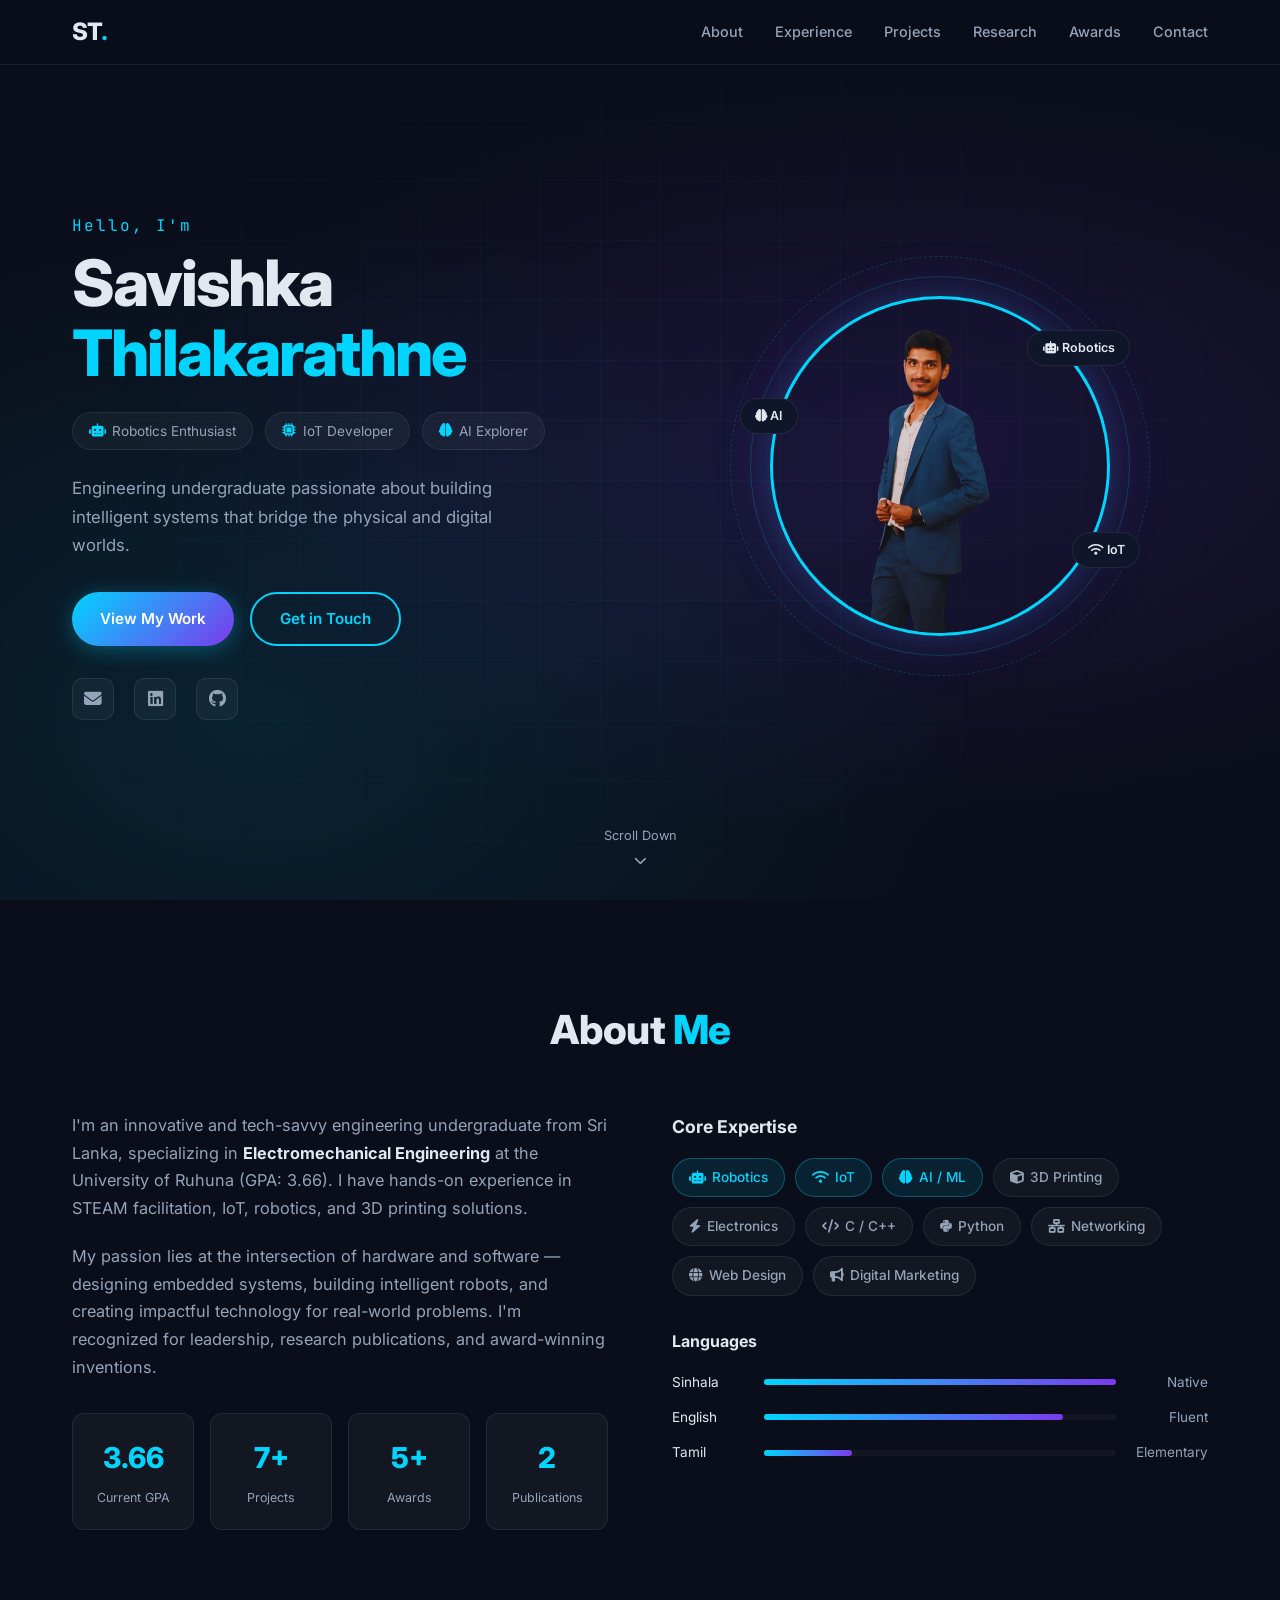
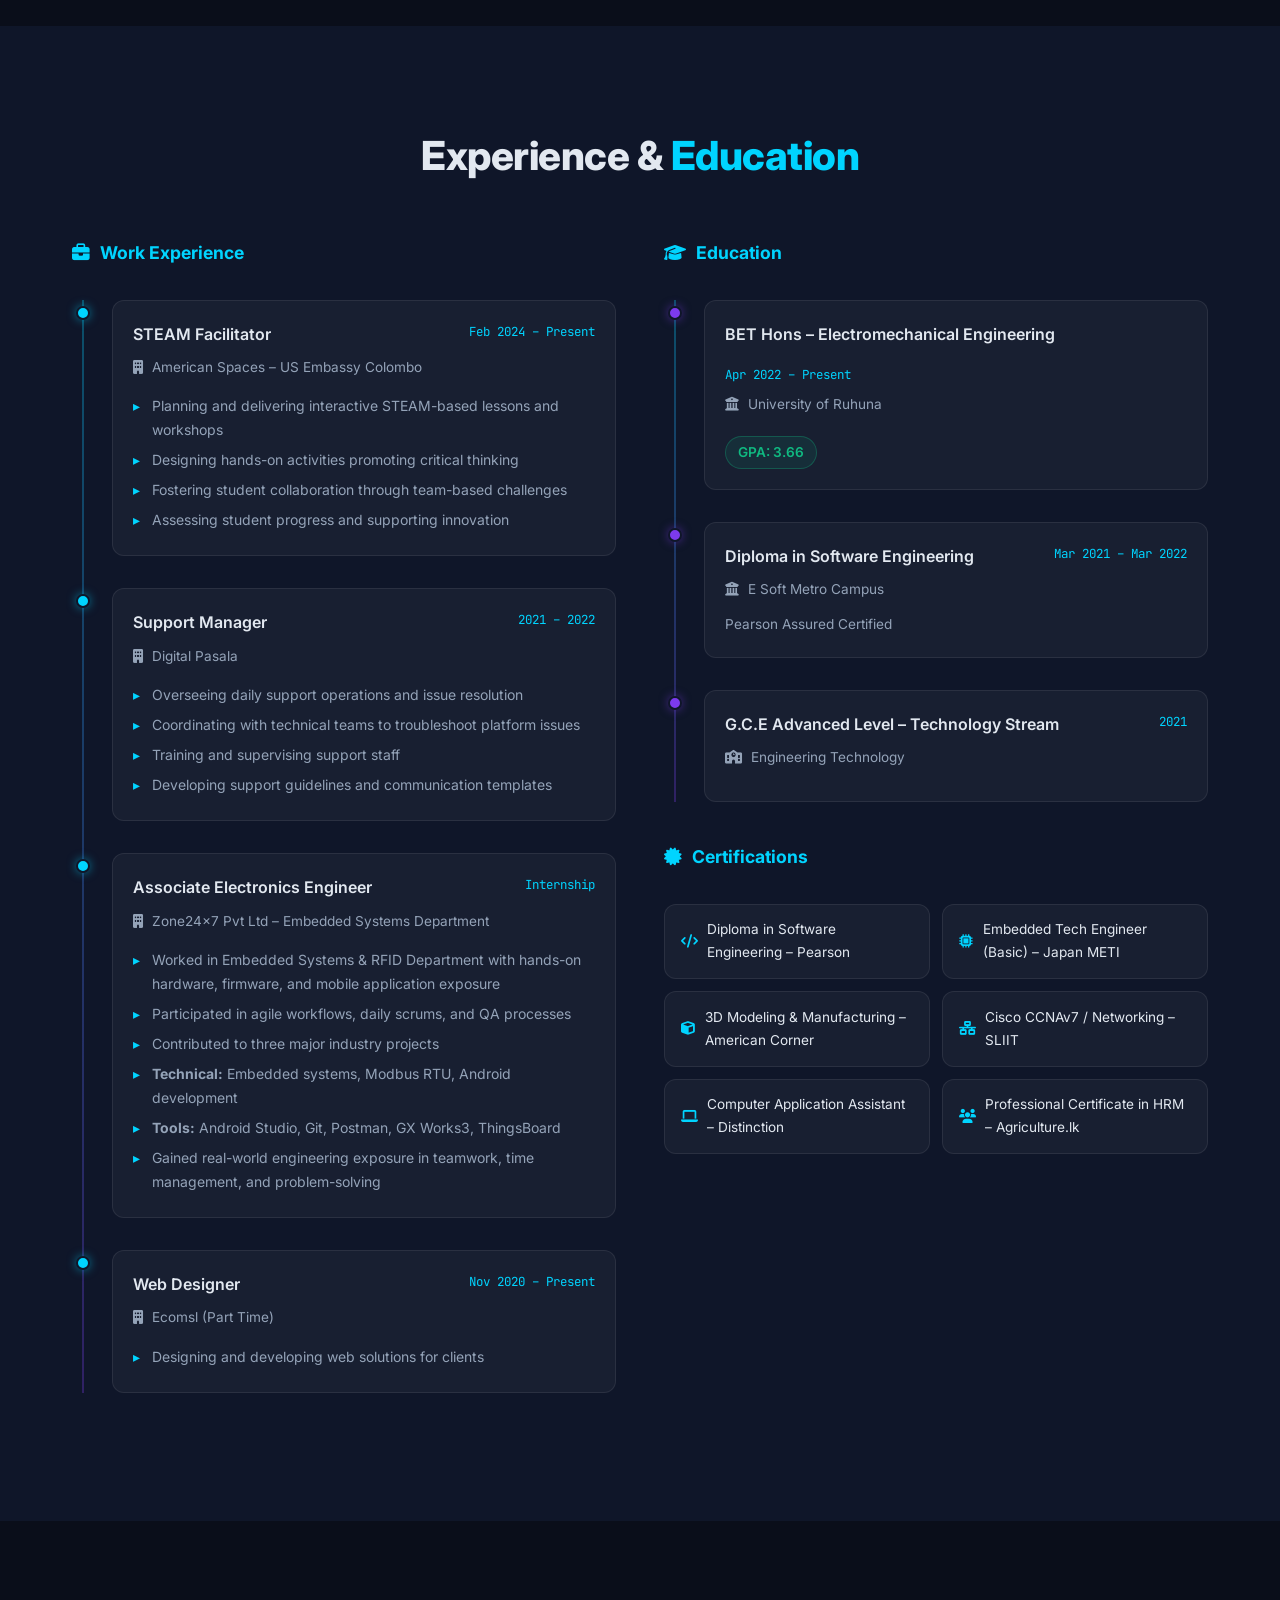
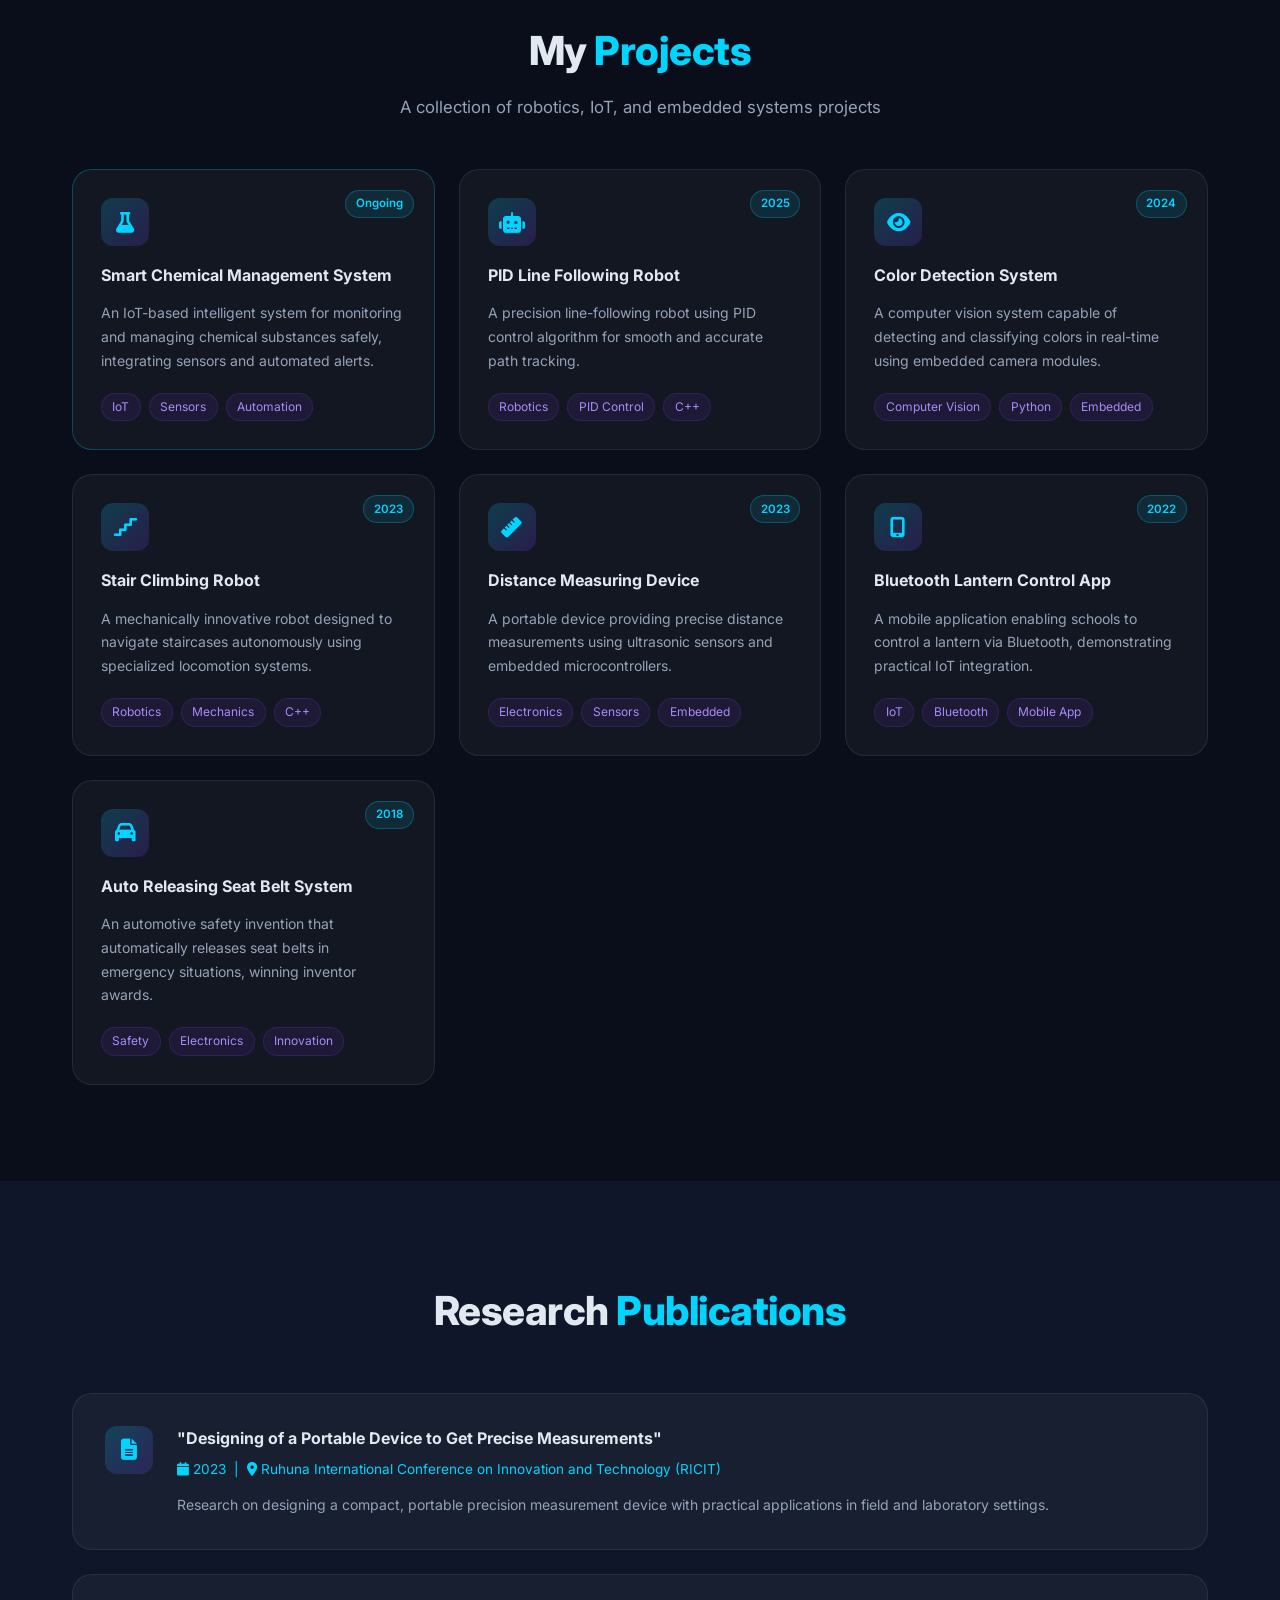
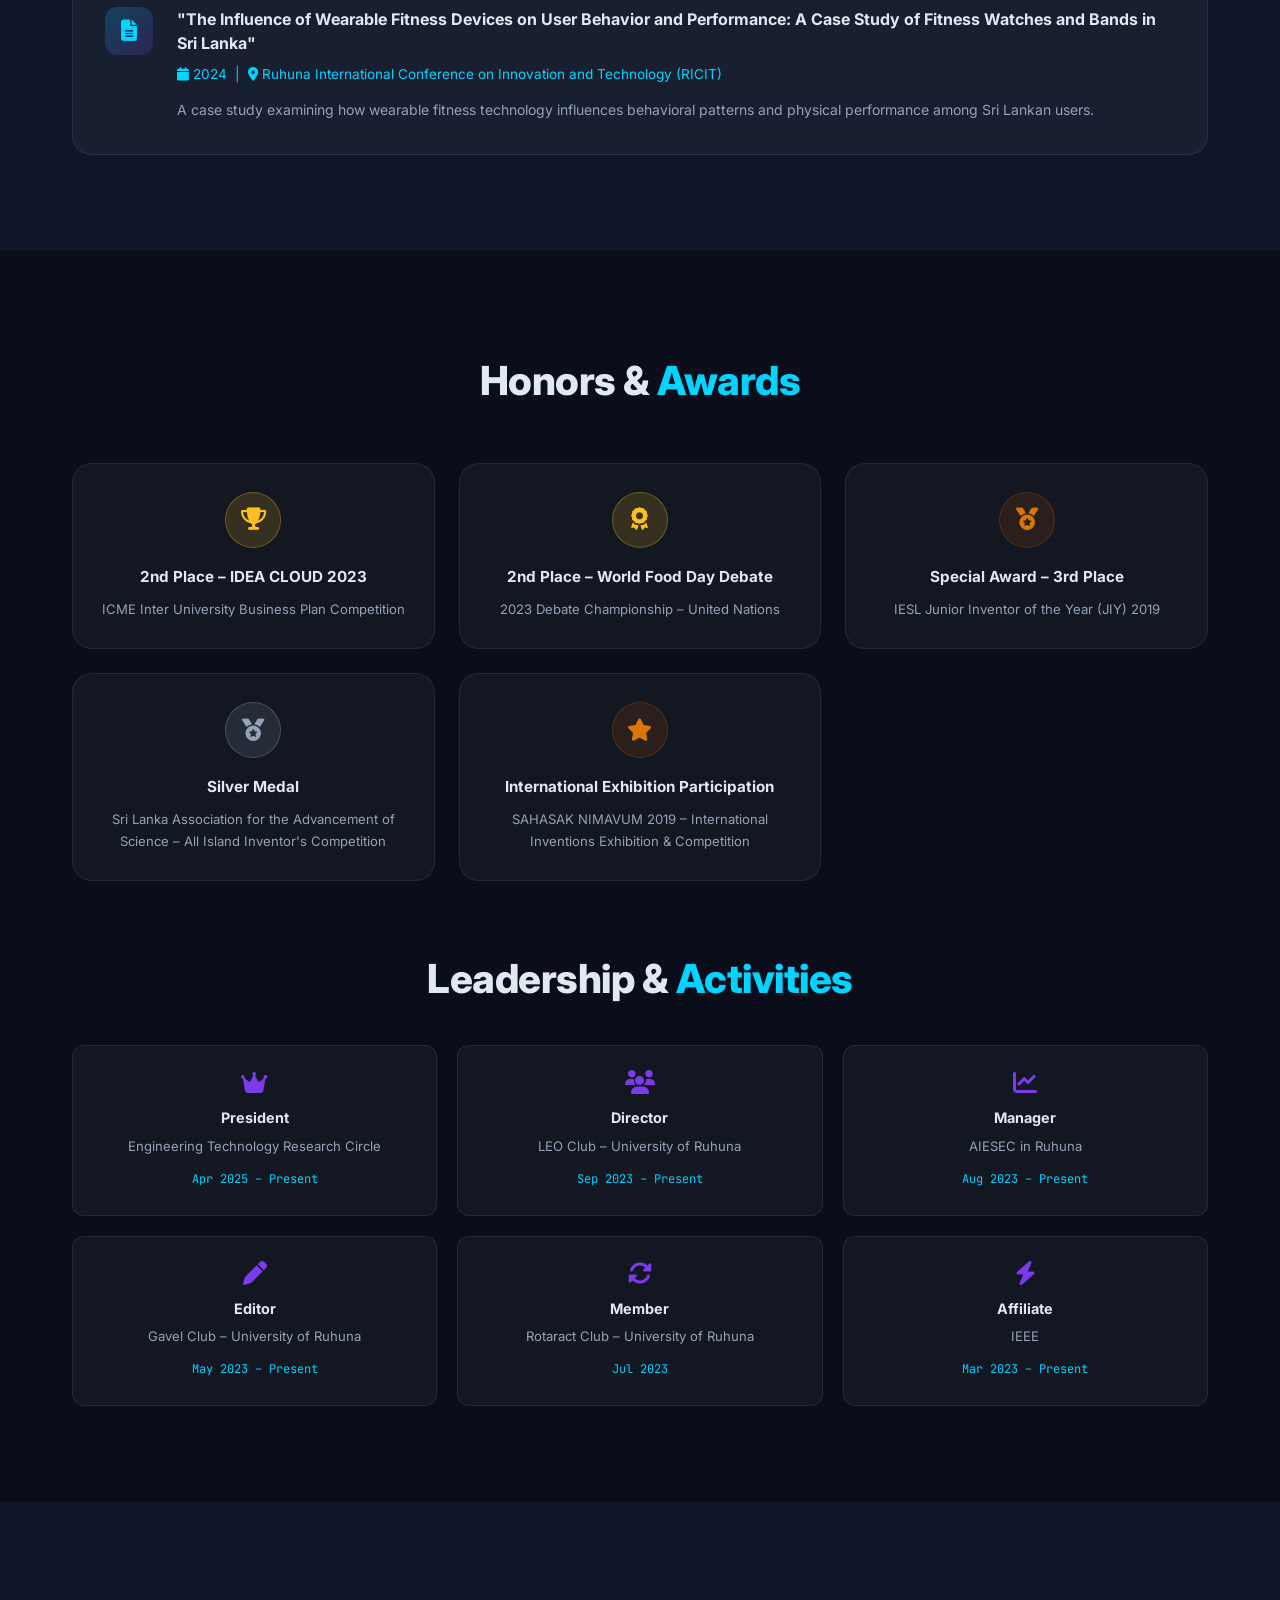
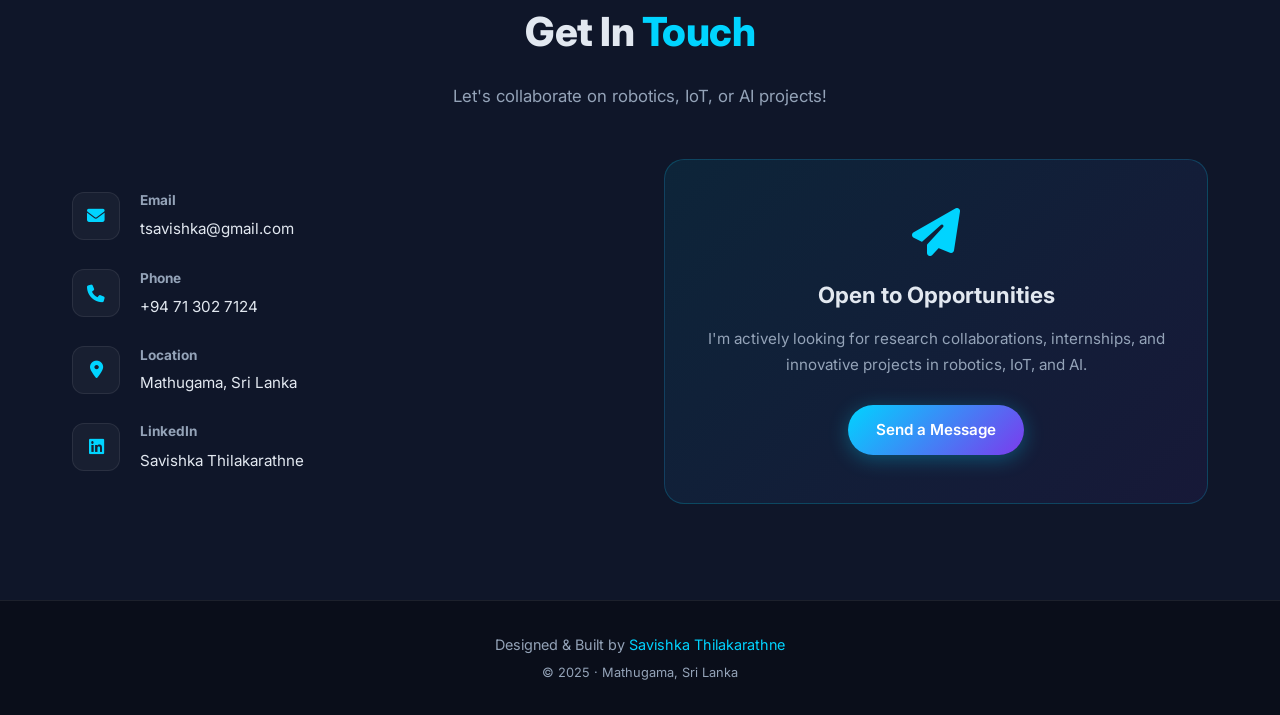
==== commit 2db4a3a5: "Add Zone24x7 Associate Electronics Engineer experience" ====
--- a/index.html
+++ b/index.html
@@ -12,6 +12,7 @@
   <meta name="robots" content="index, follow" />
   <meta name="theme-color" content="#00d4ff" />
   <link rel="canonical" href="https://savishka1.github.io/" />
+  <meta name="google-site-verification" content="TdFJ2j33dAHfxKjrSxl5MV485KuA6WIT2i1i0V0NM7w" />
 
   <!-- Open Graph / Facebook / LinkedIn -->
   <meta property="og:type" content="website" />
@@ -276,6 +277,25 @@
               <div class="timeline-dot"></div>
               <div class="timeline-card">
                 <div class="timeline-header">
+                  <h4>Associate Electronics Engineer</h4>
+                  <span class="timeline-date">Internship</span>
+                </div>
+                <p class="timeline-org"><i class="fas fa-building"></i> Zone24x7 Pvt Ltd – Embedded Systems Department</p>
+                <ul class="timeline-list">
+                  <li>Worked in Embedded Systems &amp; RFID Department with hands-on hardware, firmware, and mobile application exposure</li>
+                  <li>Participated in agile workflows, daily scrums, and QA processes</li>
+                  <li>Contributed to three major industry projects</li>
+                  <li><strong>Technical:</strong> Embedded systems, Modbus RTU, Android development</li>
+                  <li><strong>Tools:</strong> Android Studio, Git, Postman, GX Works3, ThingsBoard</li>
+                  <li>Gained real-world engineering exposure in teamwork, time management, and problem-solving</li>
+                </ul>
+              </div>
+            </div>
+
+            <div class="timeline-item">
+              <div class="timeline-dot"></div>
+              <div class="timeline-card">
+                <div class="timeline-header">
                   <h4>Web Designer</h4>
                   <span class="timeline-date">Nov 2020 – Present</span>
                 </div>
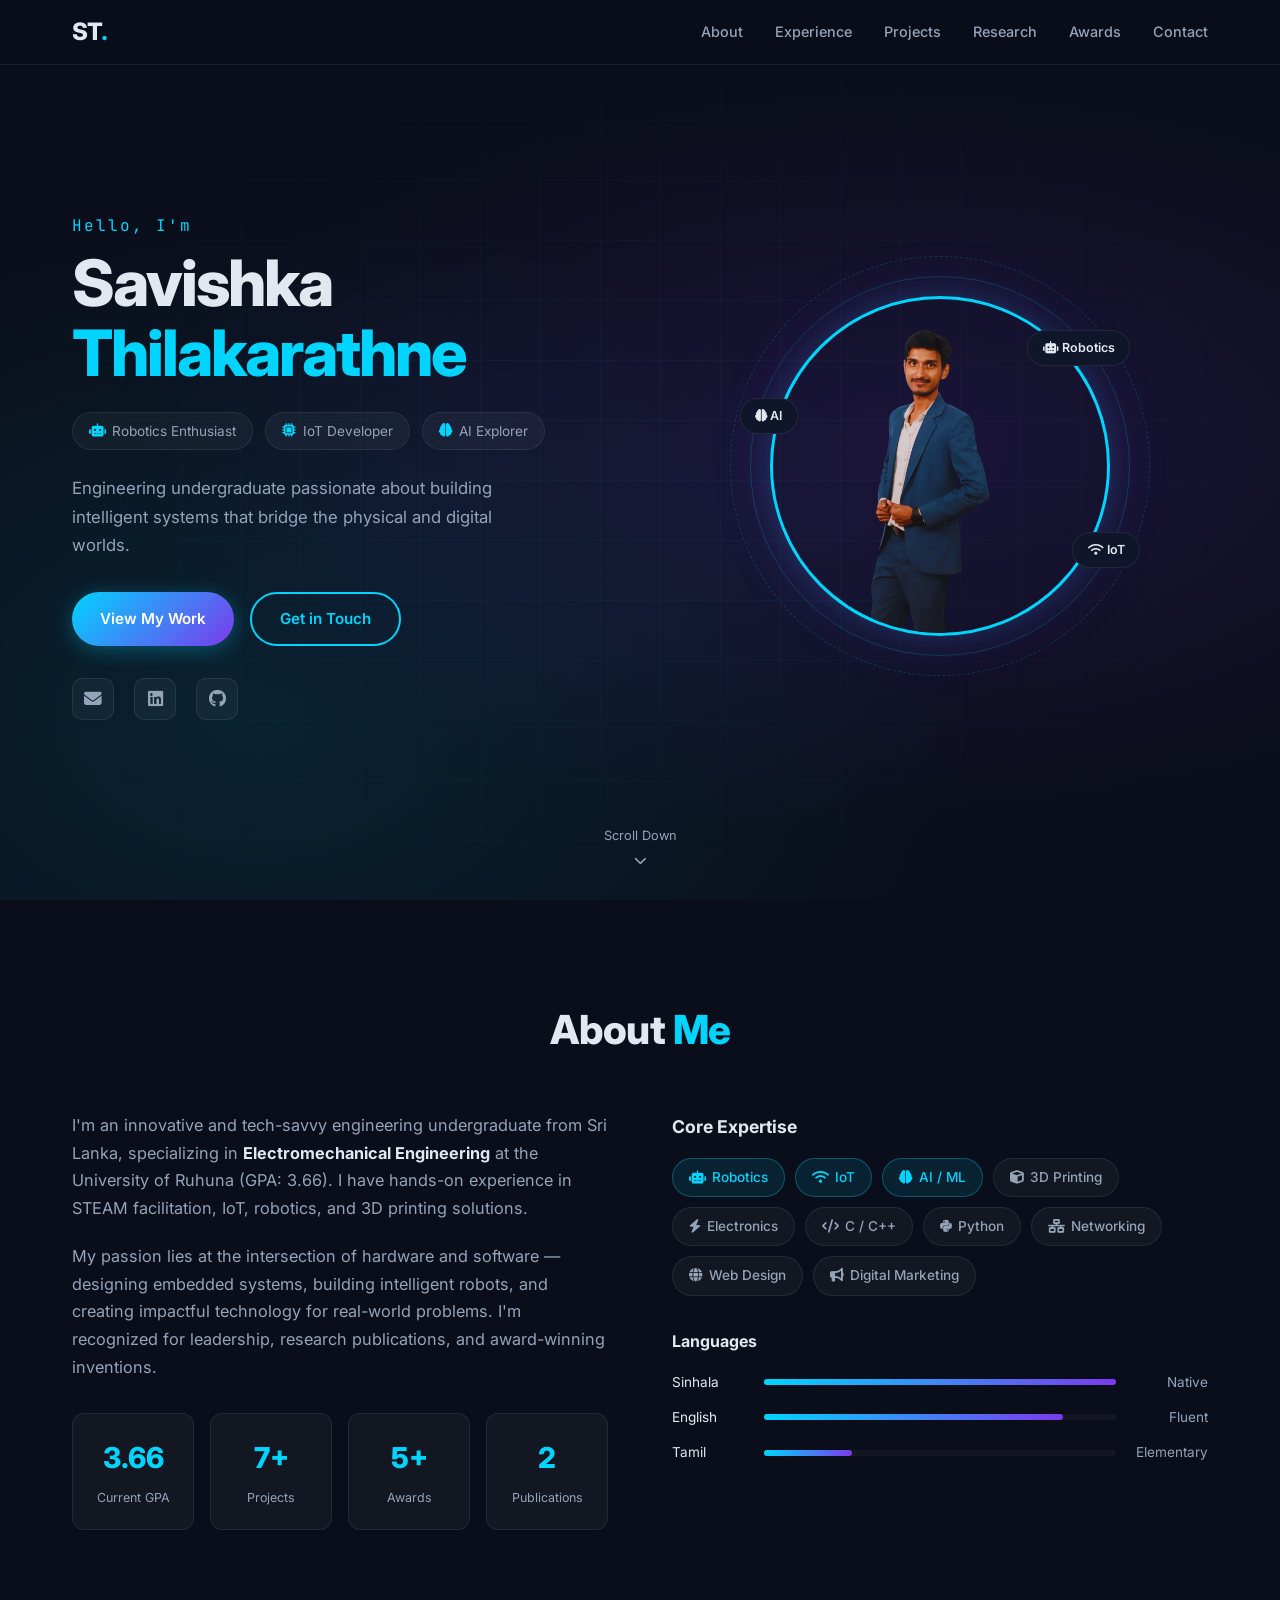
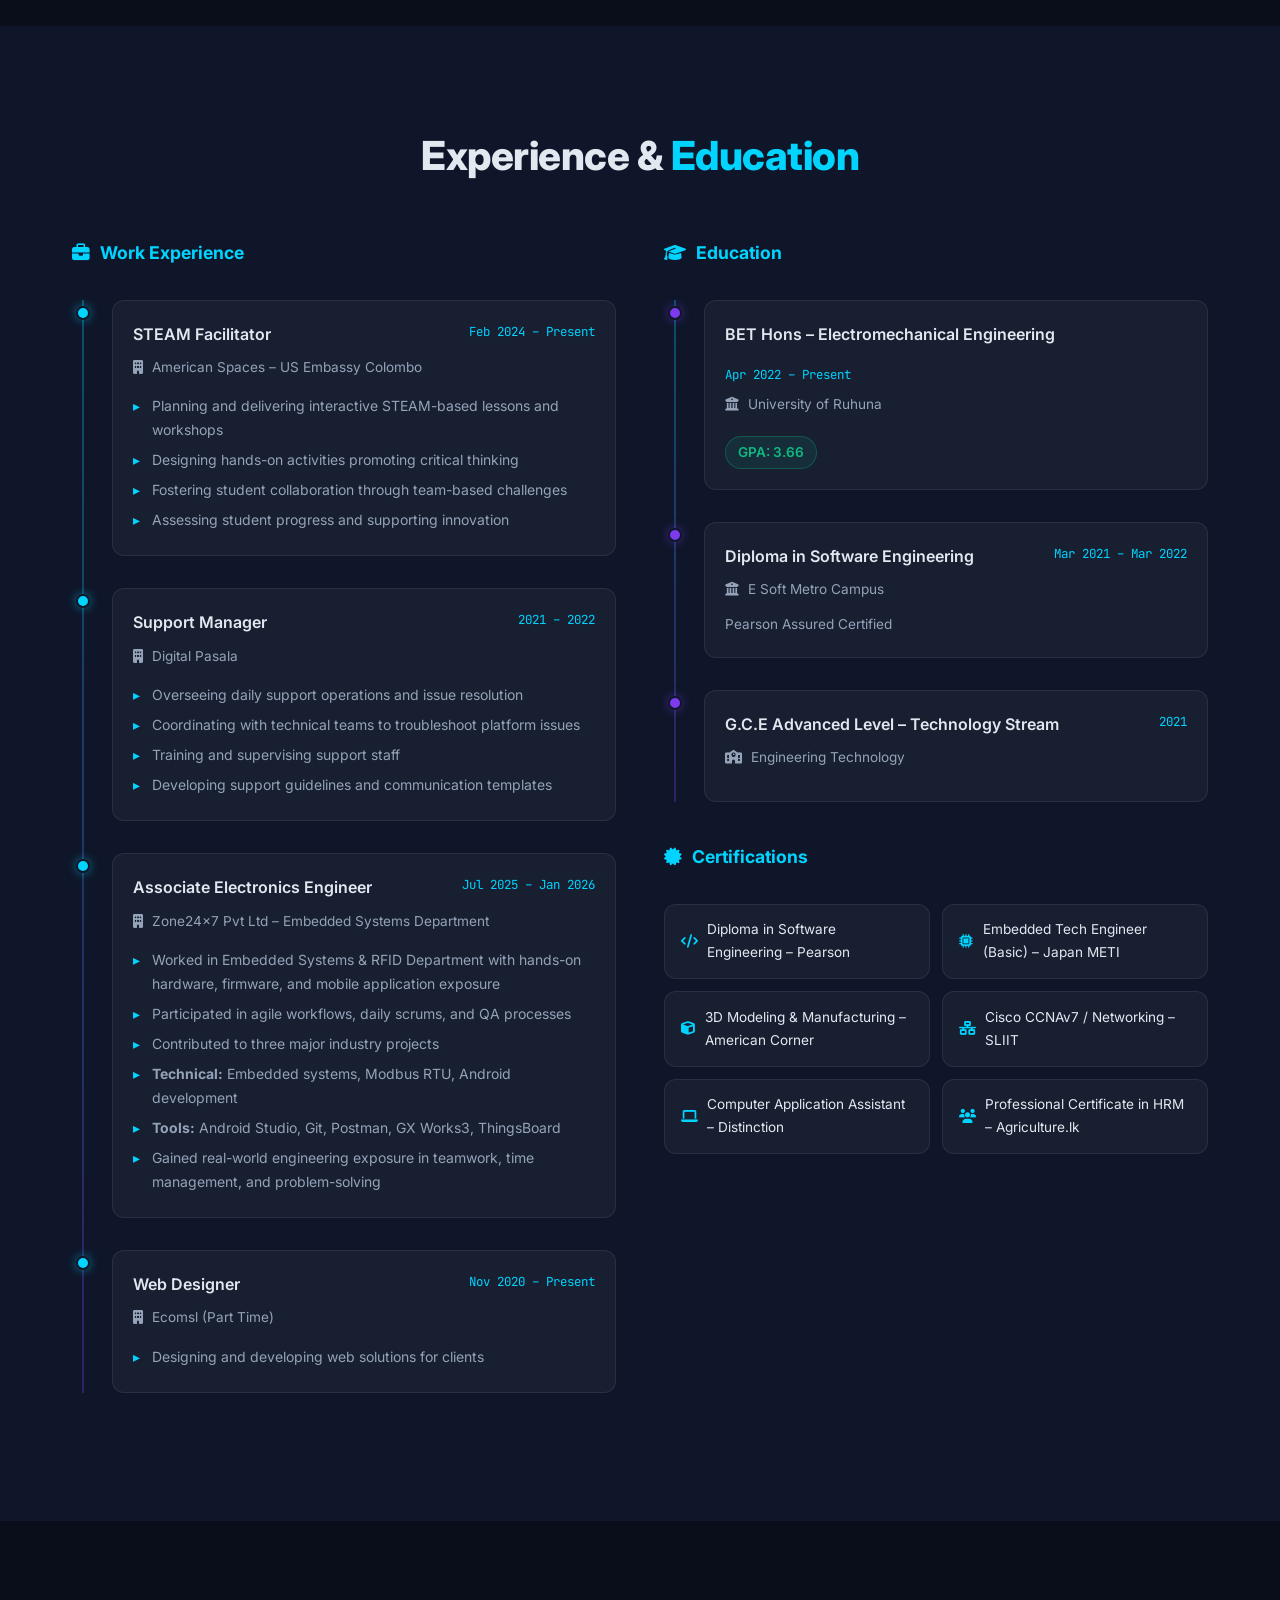
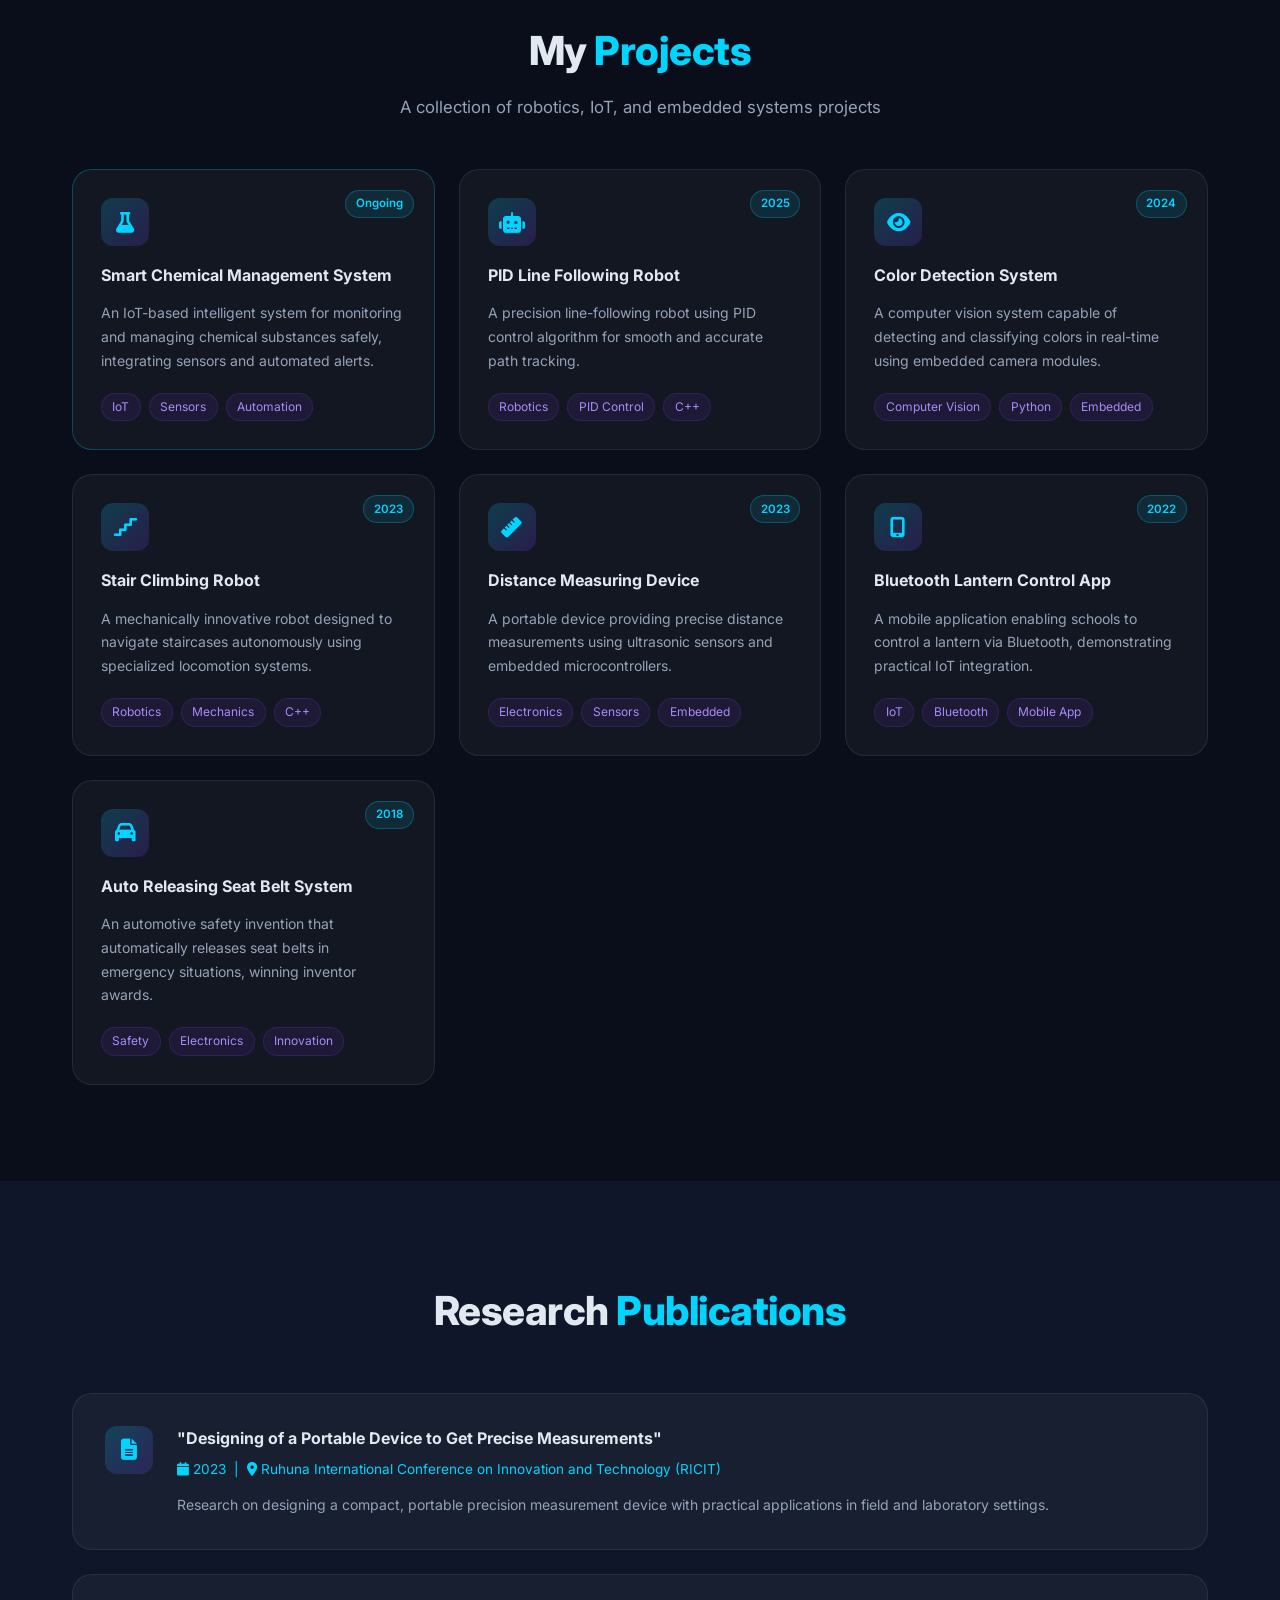
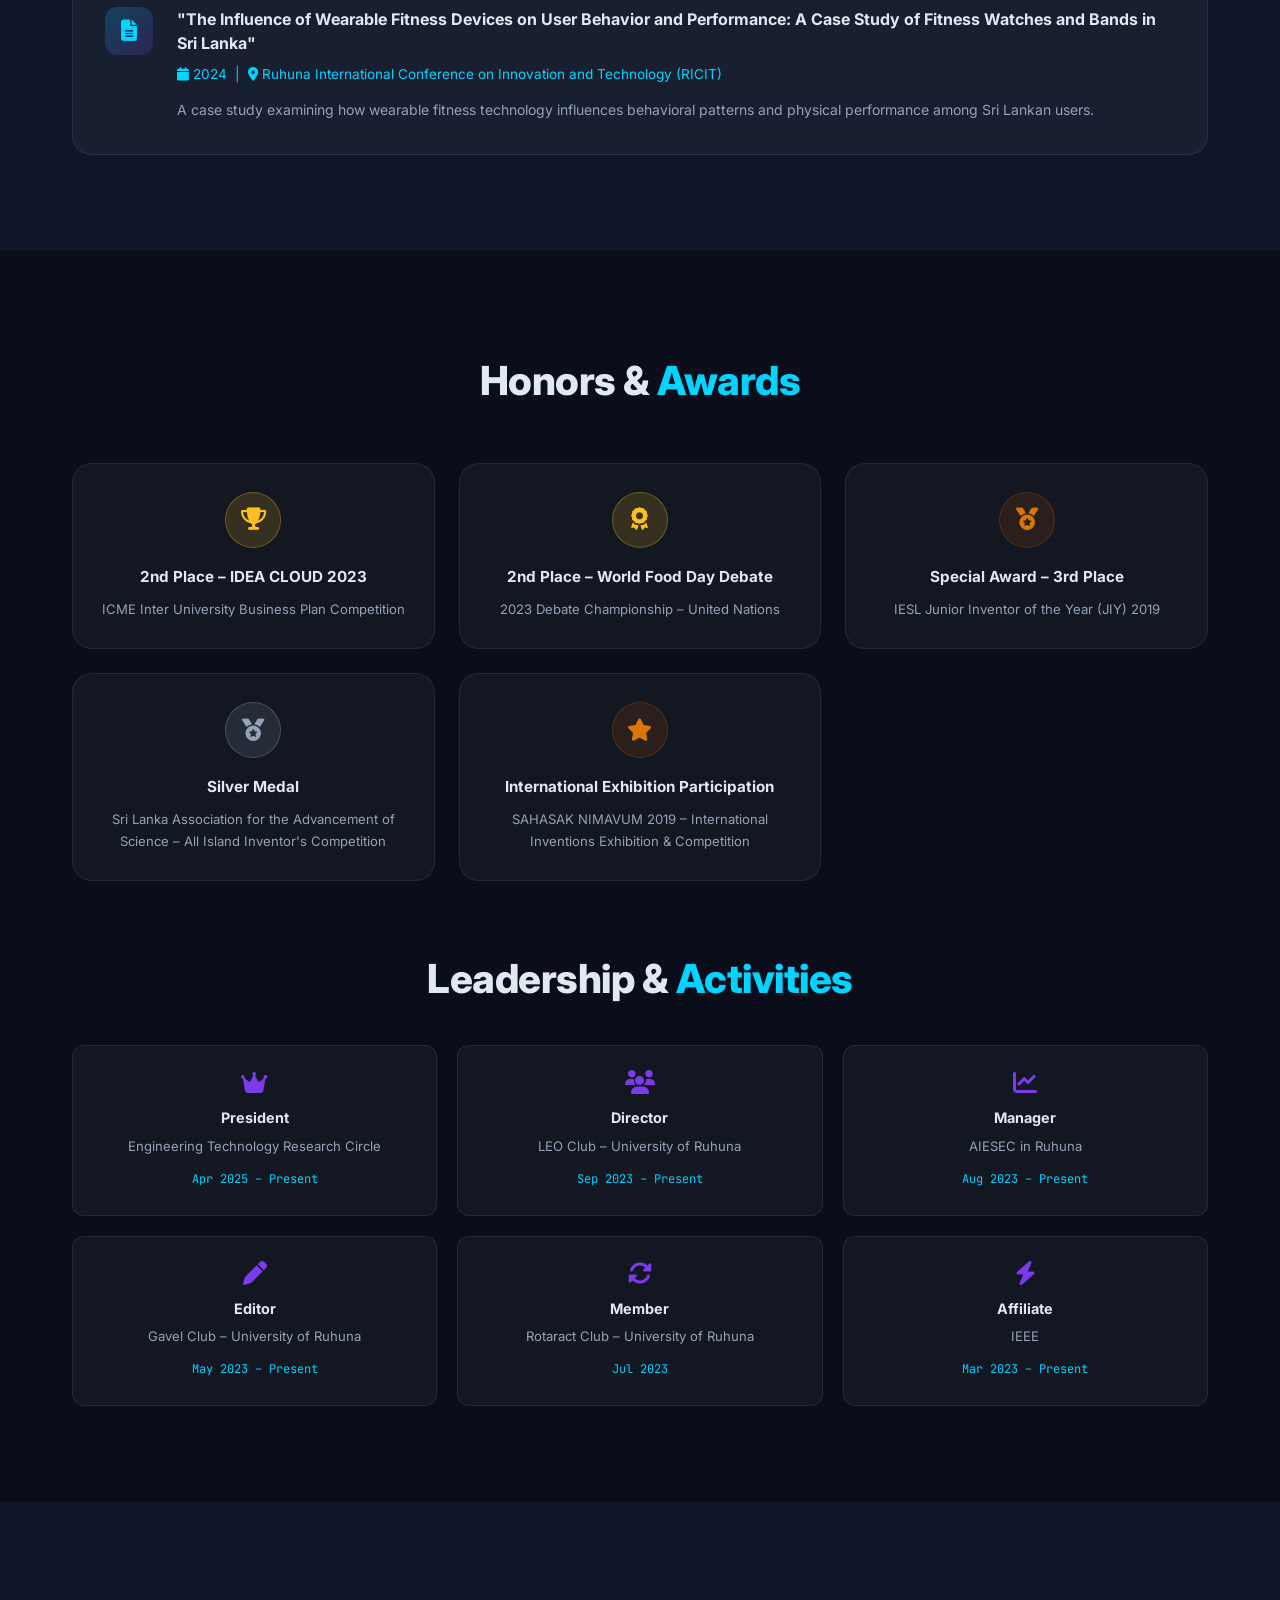
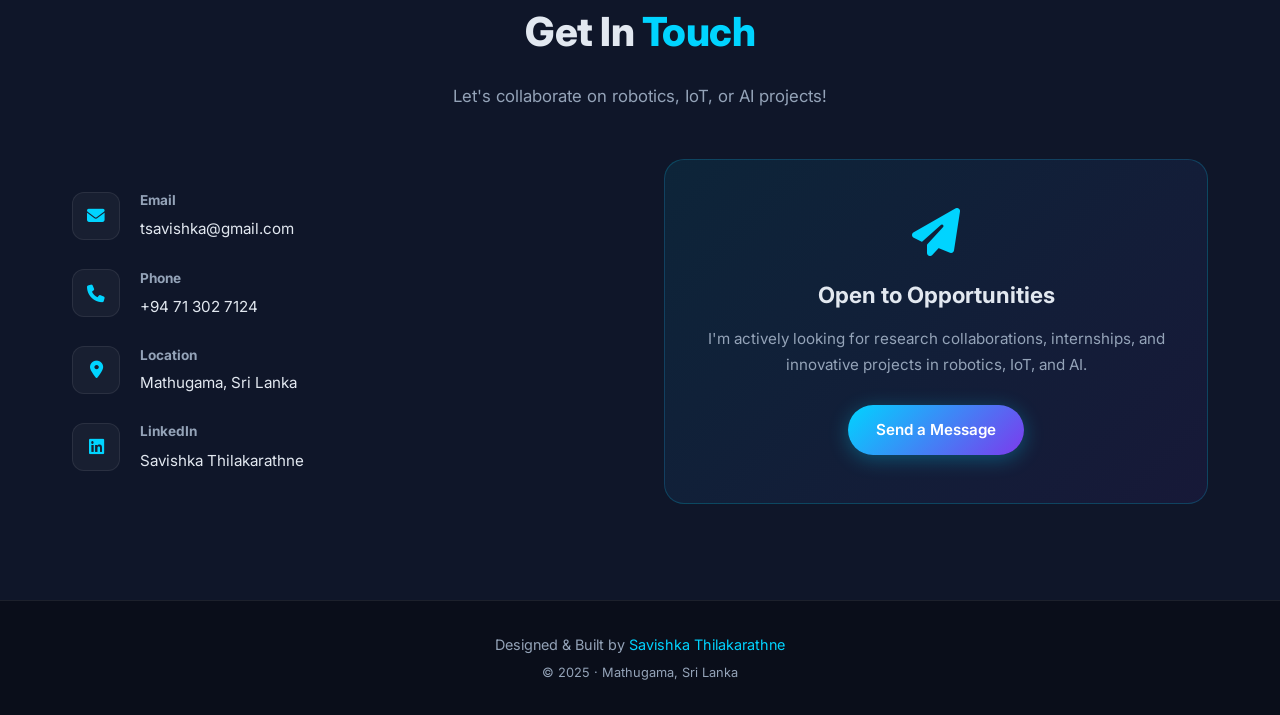
==== commit 4cd29532: "Update Zone24x7 work period: Jul 2025 – Jan 2026" ====
--- a/index.html
+++ b/index.html
@@ -278,7 +278,7 @@
               <div class="timeline-card">
                 <div class="timeline-header">
                   <h4>Associate Electronics Engineer</h4>
-                  <span class="timeline-date">Internship</span>
+                  <span class="timeline-date">Jul 2025 – Jan 2026</span>
                 </div>
                 <p class="timeline-org"><i class="fas fa-building"></i> Zone24x7 Pvt Ltd – Embedded Systems Department</p>
                 <ul class="timeline-list">
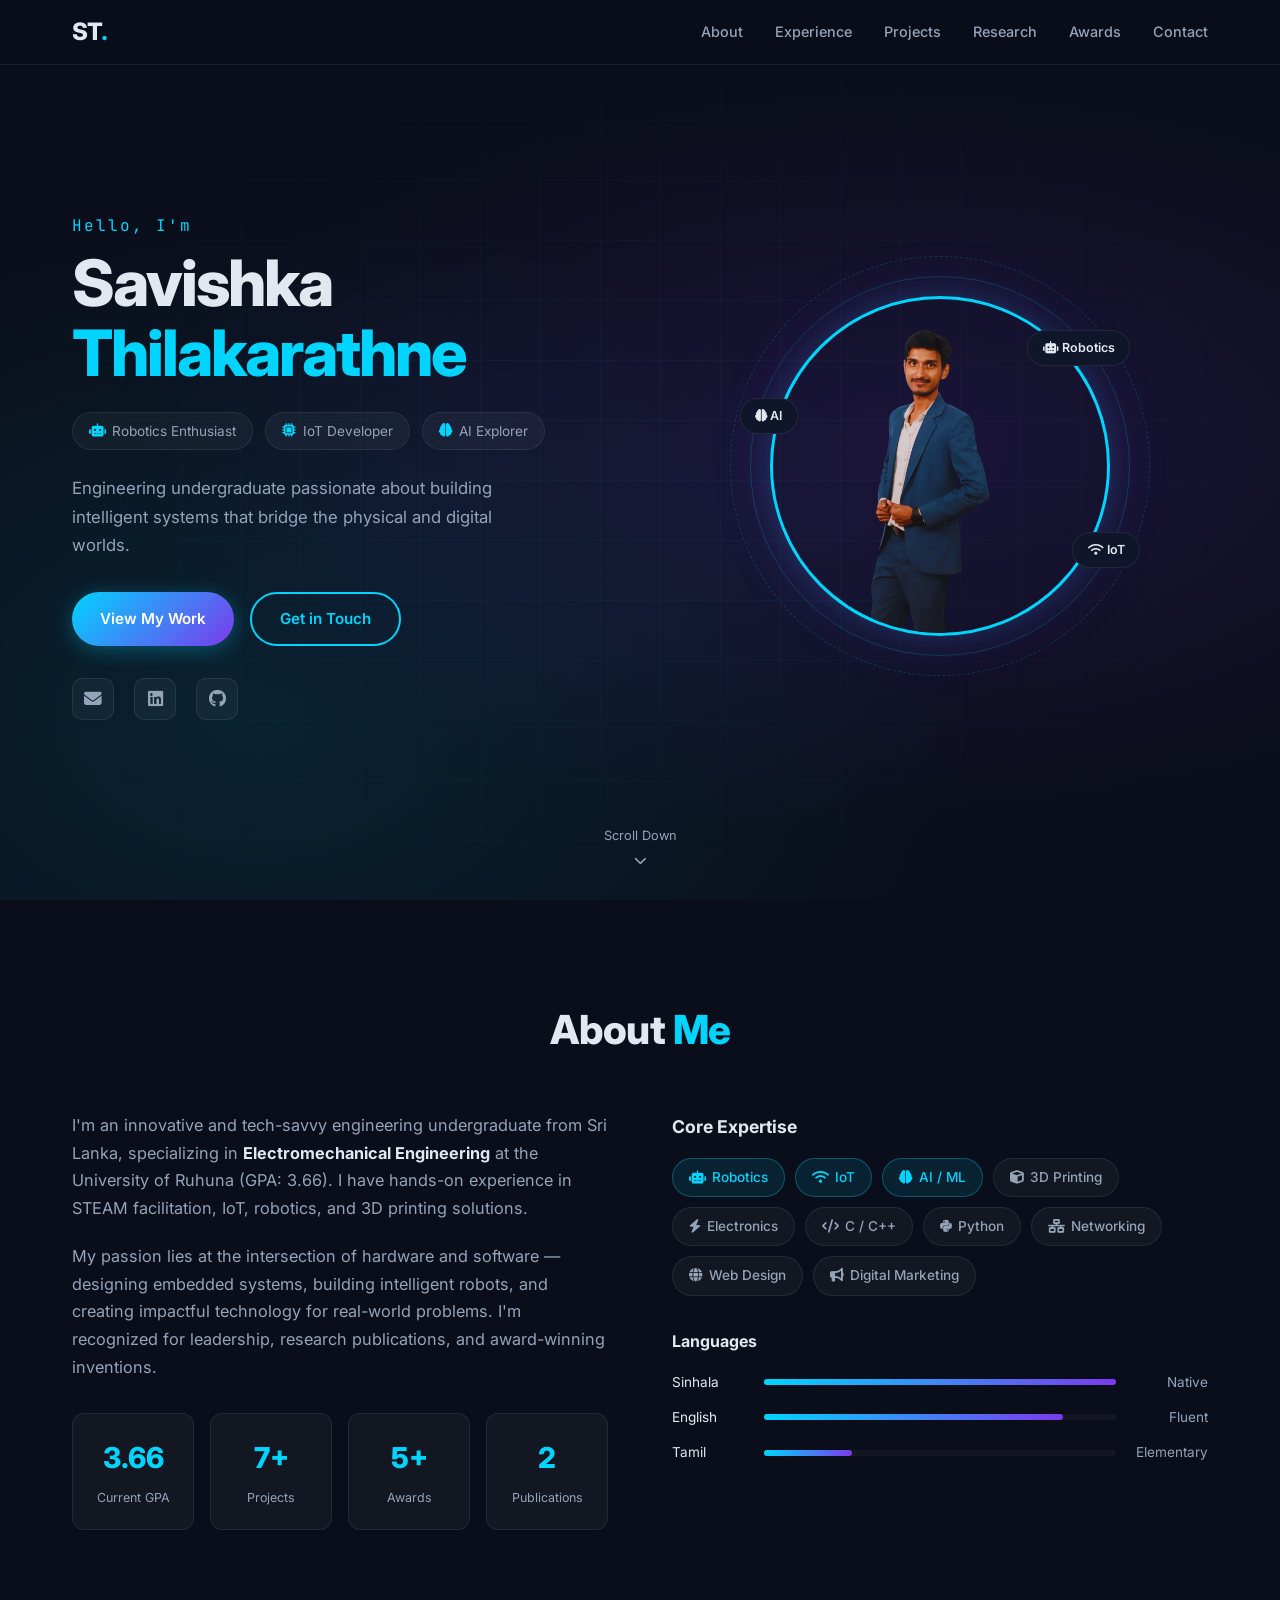
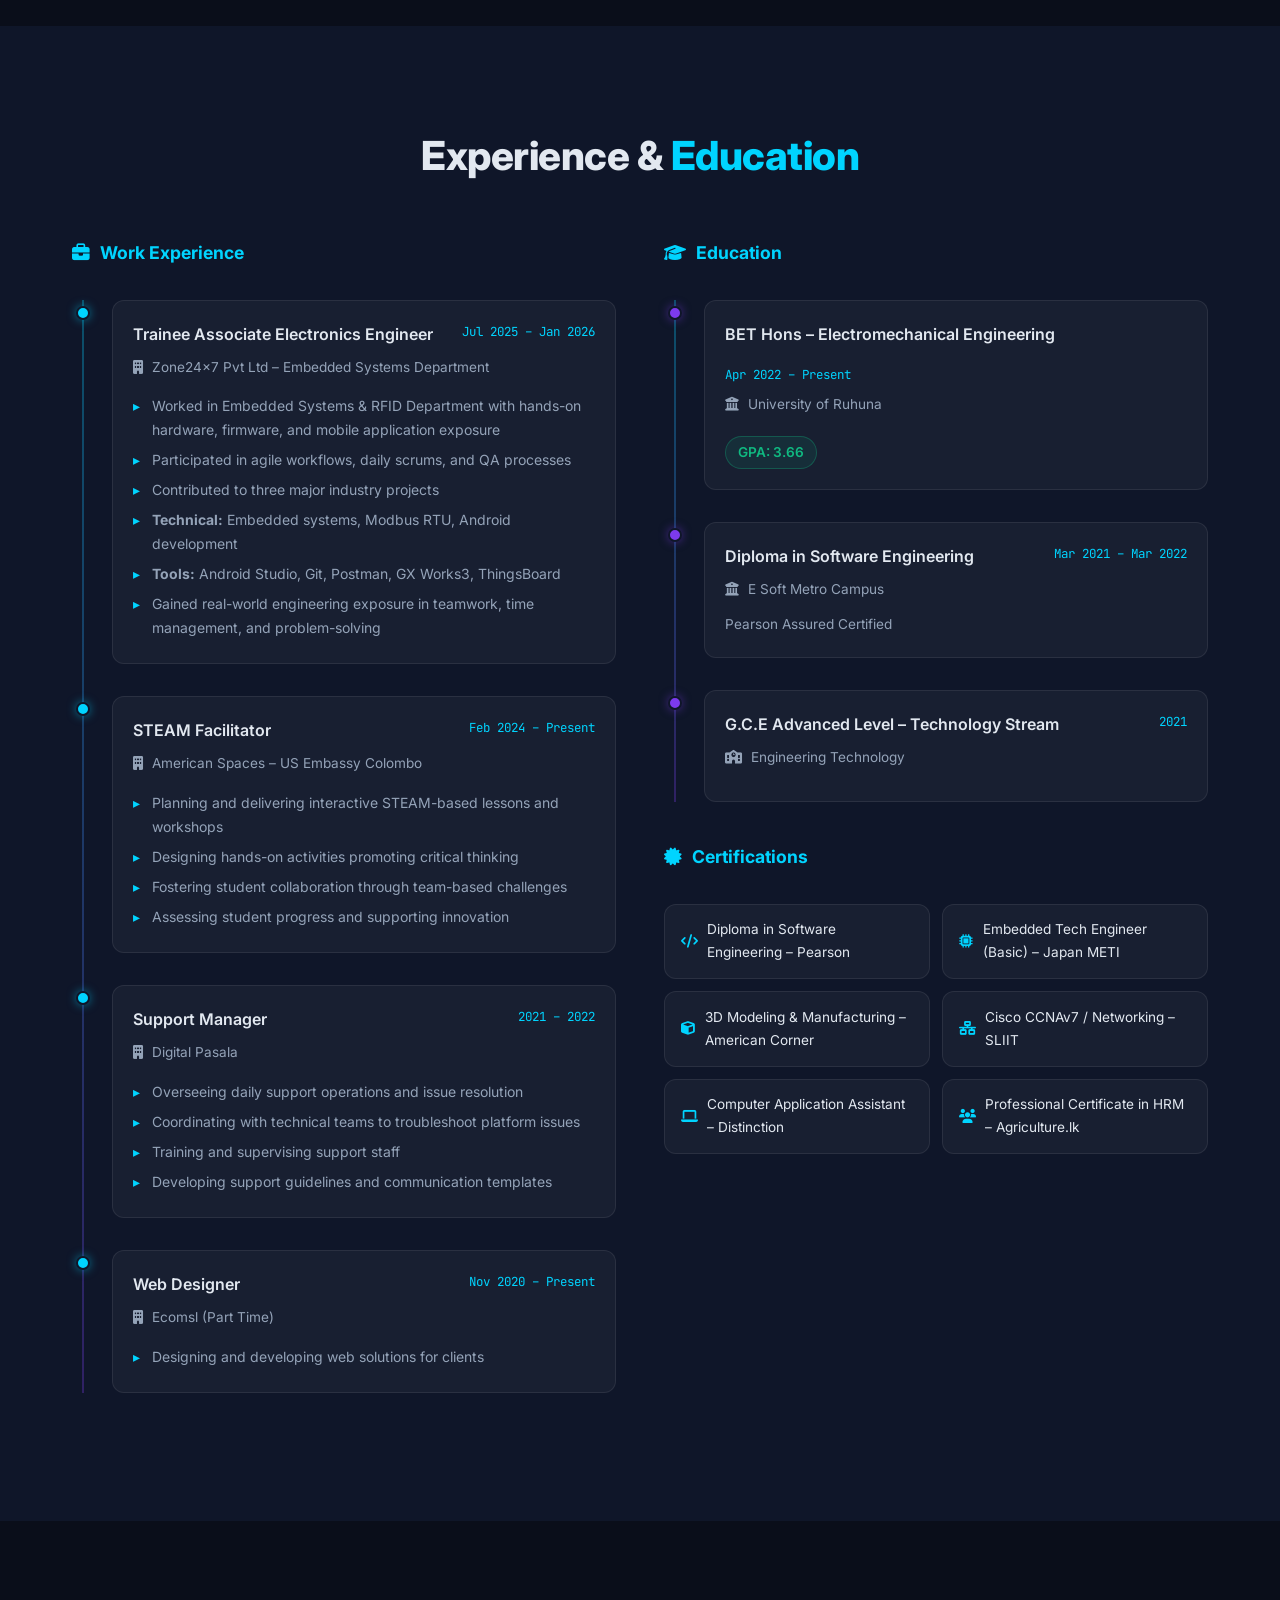
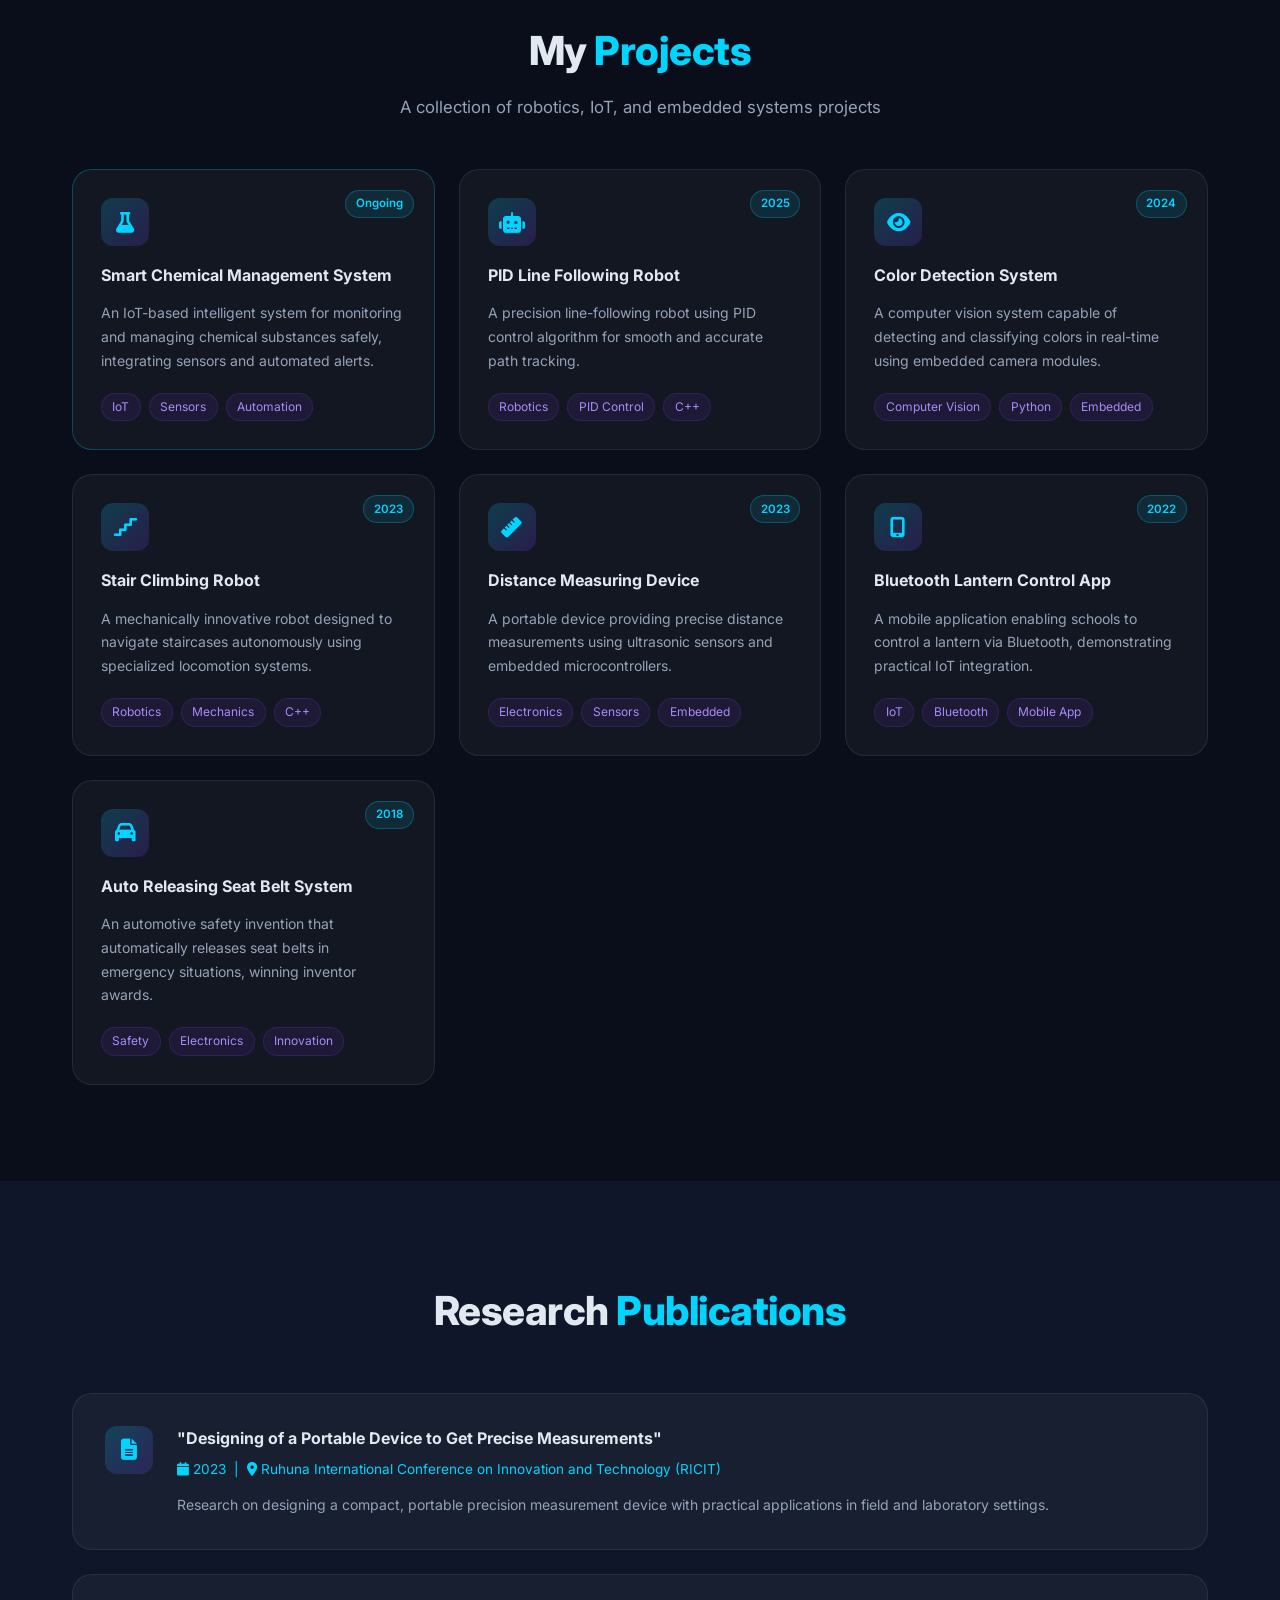
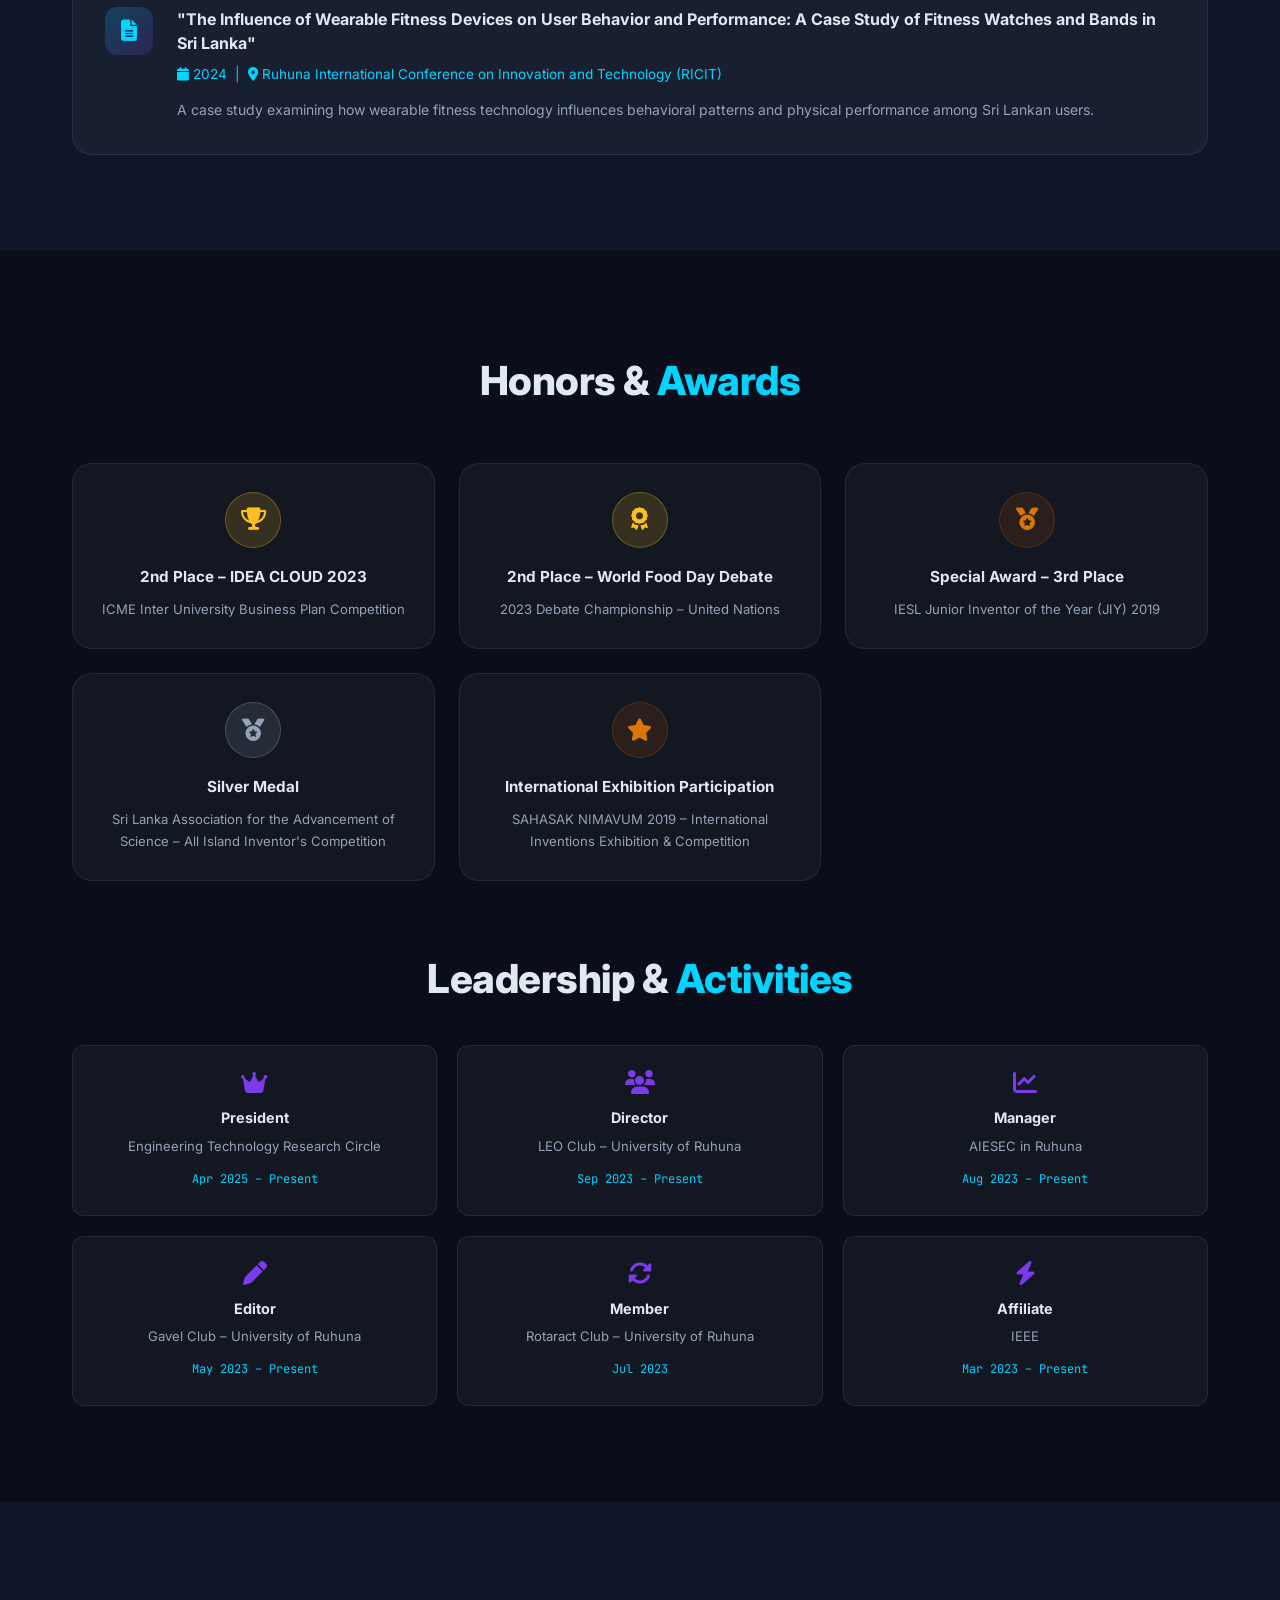
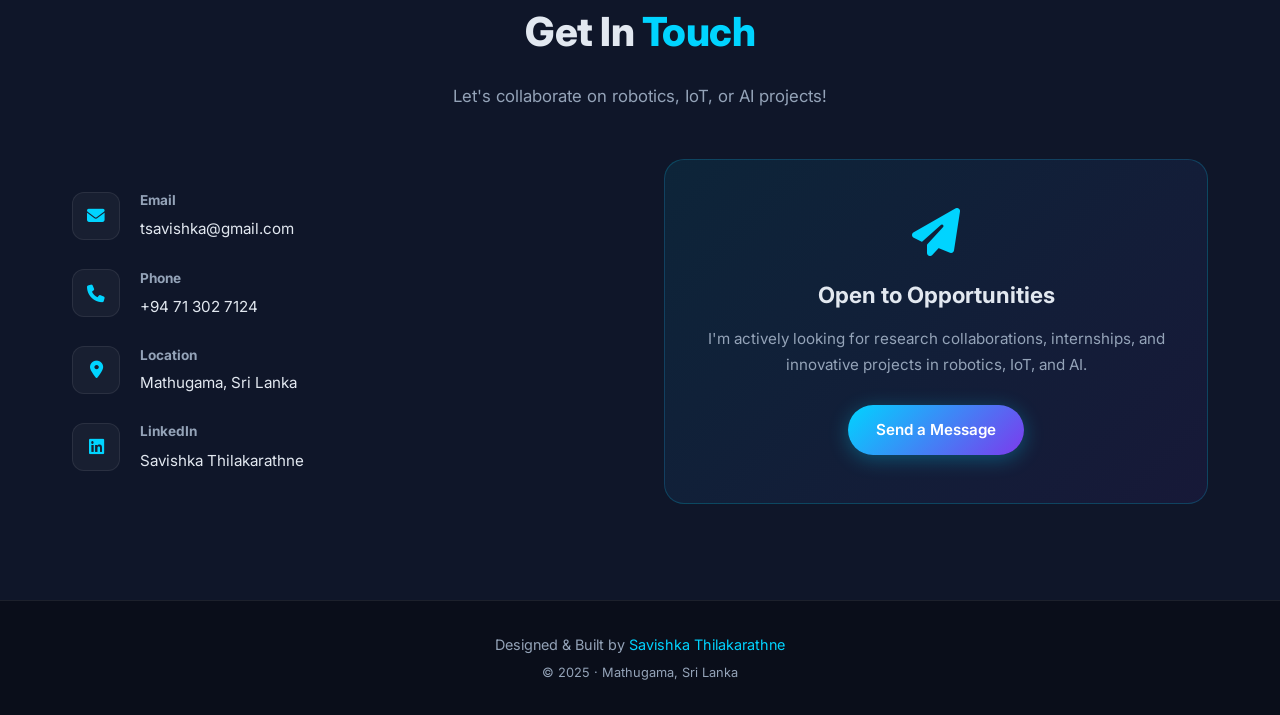
==== commit 02738df1: "Move Zone24x7 to top of experience; rename to Trainee Associate Electronics Engineer" ====
--- a/index.html
+++ b/index.html
@@ -243,6 +243,25 @@
               <div class="timeline-dot"></div>
               <div class="timeline-card">
                 <div class="timeline-header">
+                  <h4>Trainee Associate Electronics Engineer</h4>
+                  <span class="timeline-date">Jul 2025 – Jan 2026</span>
+                </div>
+                <p class="timeline-org"><i class="fas fa-building"></i> Zone24x7 Pvt Ltd – Embedded Systems Department</p>
+                <ul class="timeline-list">
+                  <li>Worked in Embedded Systems &amp; RFID Department with hands-on hardware, firmware, and mobile application exposure</li>
+                  <li>Participated in agile workflows, daily scrums, and QA processes</li>
+                  <li>Contributed to three major industry projects</li>
+                  <li><strong>Technical:</strong> Embedded systems, Modbus RTU, Android development</li>
+                  <li><strong>Tools:</strong> Android Studio, Git, Postman, GX Works3, ThingsBoard</li>
+                  <li>Gained real-world engineering exposure in teamwork, time management, and problem-solving</li>
+                </ul>
+              </div>
+            </div>
+
+            <div class="timeline-item">
+              <div class="timeline-dot"></div>
+              <div class="timeline-card">
+                <div class="timeline-header">
                   <h4>STEAM Facilitator</h4>
                   <span class="timeline-date">Feb 2024 – Present</span>
                 </div>
@@ -277,25 +296,6 @@
               <div class="timeline-dot"></div>
               <div class="timeline-card">
                 <div class="timeline-header">
-                  <h4>Associate Electronics Engineer</h4>
-                  <span class="timeline-date">Jul 2025 – Jan 2026</span>
-                </div>
-                <p class="timeline-org"><i class="fas fa-building"></i> Zone24x7 Pvt Ltd – Embedded Systems Department</p>
-                <ul class="timeline-list">
-                  <li>Worked in Embedded Systems &amp; RFID Department with hands-on hardware, firmware, and mobile application exposure</li>
-                  <li>Participated in agile workflows, daily scrums, and QA processes</li>
-                  <li>Contributed to three major industry projects</li>
-                  <li><strong>Technical:</strong> Embedded systems, Modbus RTU, Android development</li>
-                  <li><strong>Tools:</strong> Android Studio, Git, Postman, GX Works3, ThingsBoard</li>
-                  <li>Gained real-world engineering exposure in teamwork, time management, and problem-solving</li>
-                </ul>
-              </div>
-            </div>
-
-            <div class="timeline-item">
-              <div class="timeline-dot"></div>
-              <div class="timeline-card">
-                <div class="timeline-header">
                   <h4>Web Designer</h4>
                   <span class="timeline-date">Nov 2020 – Present</span>
                 </div>
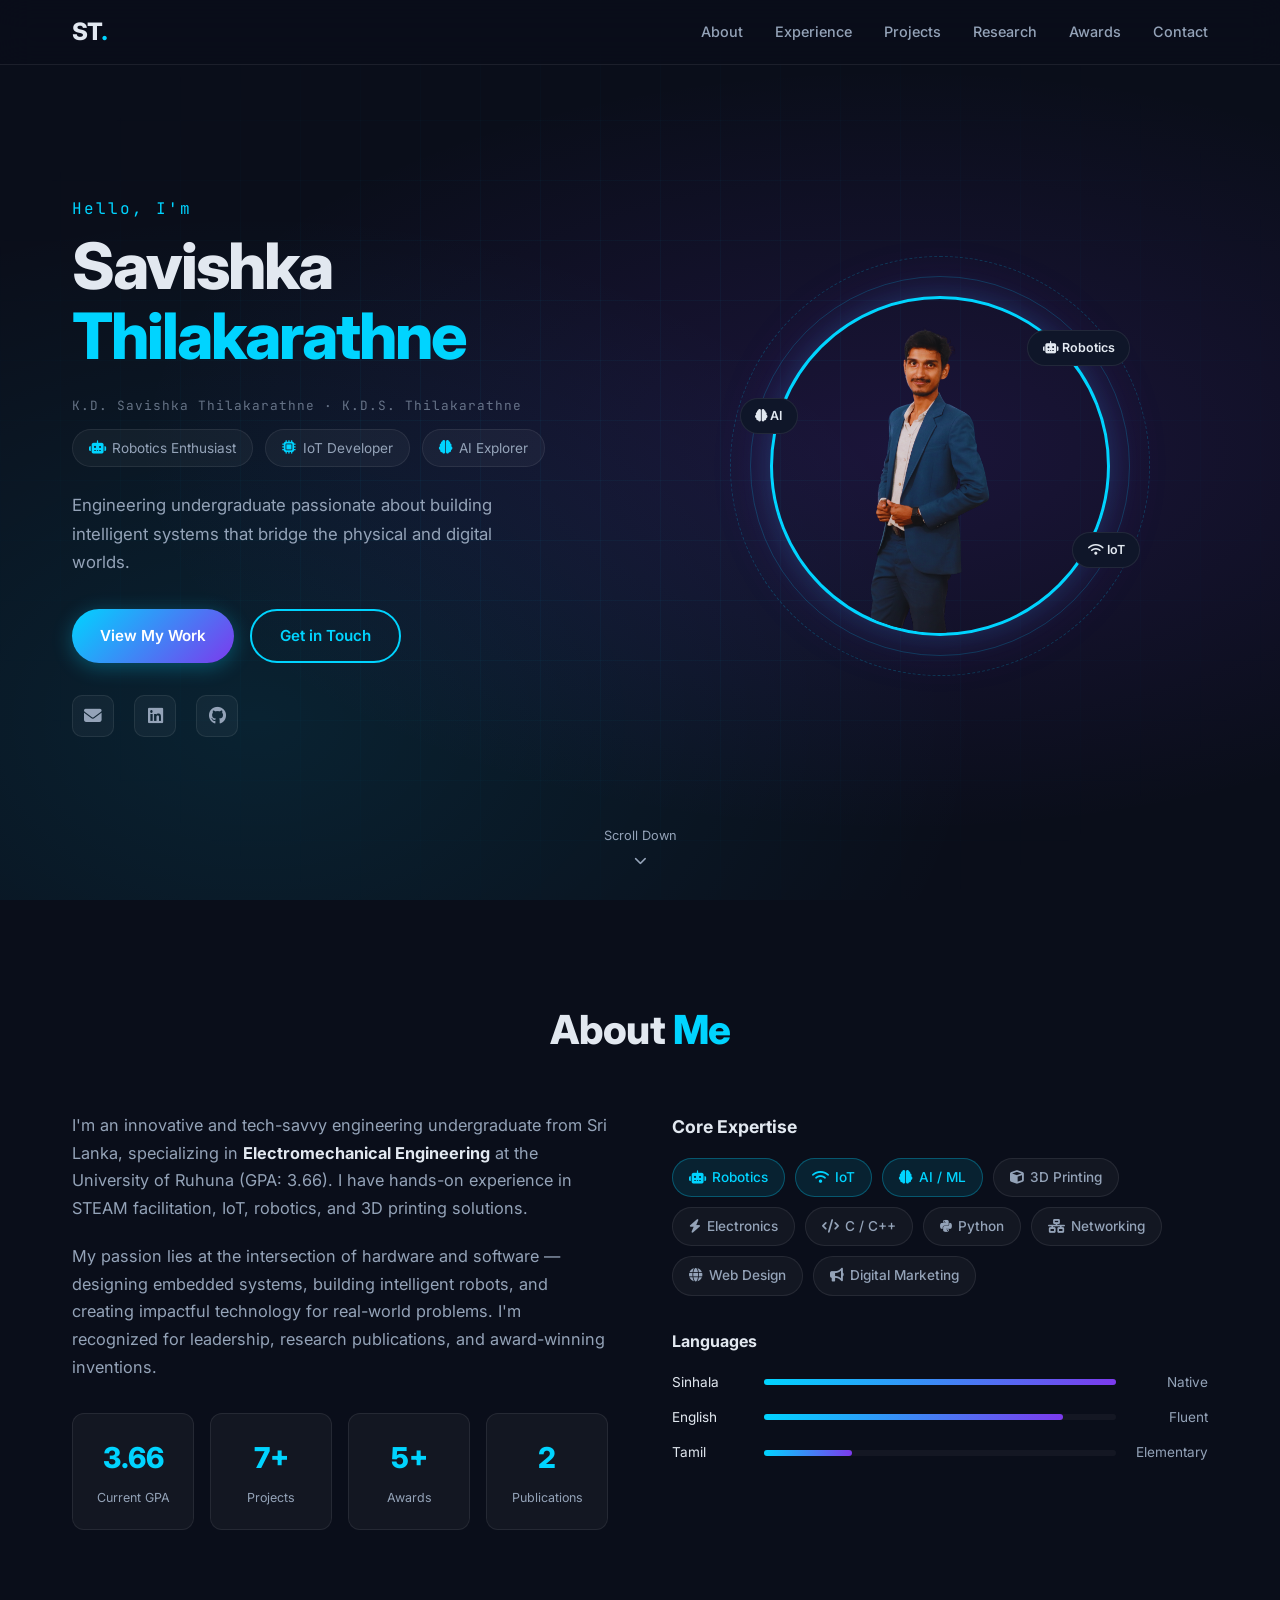
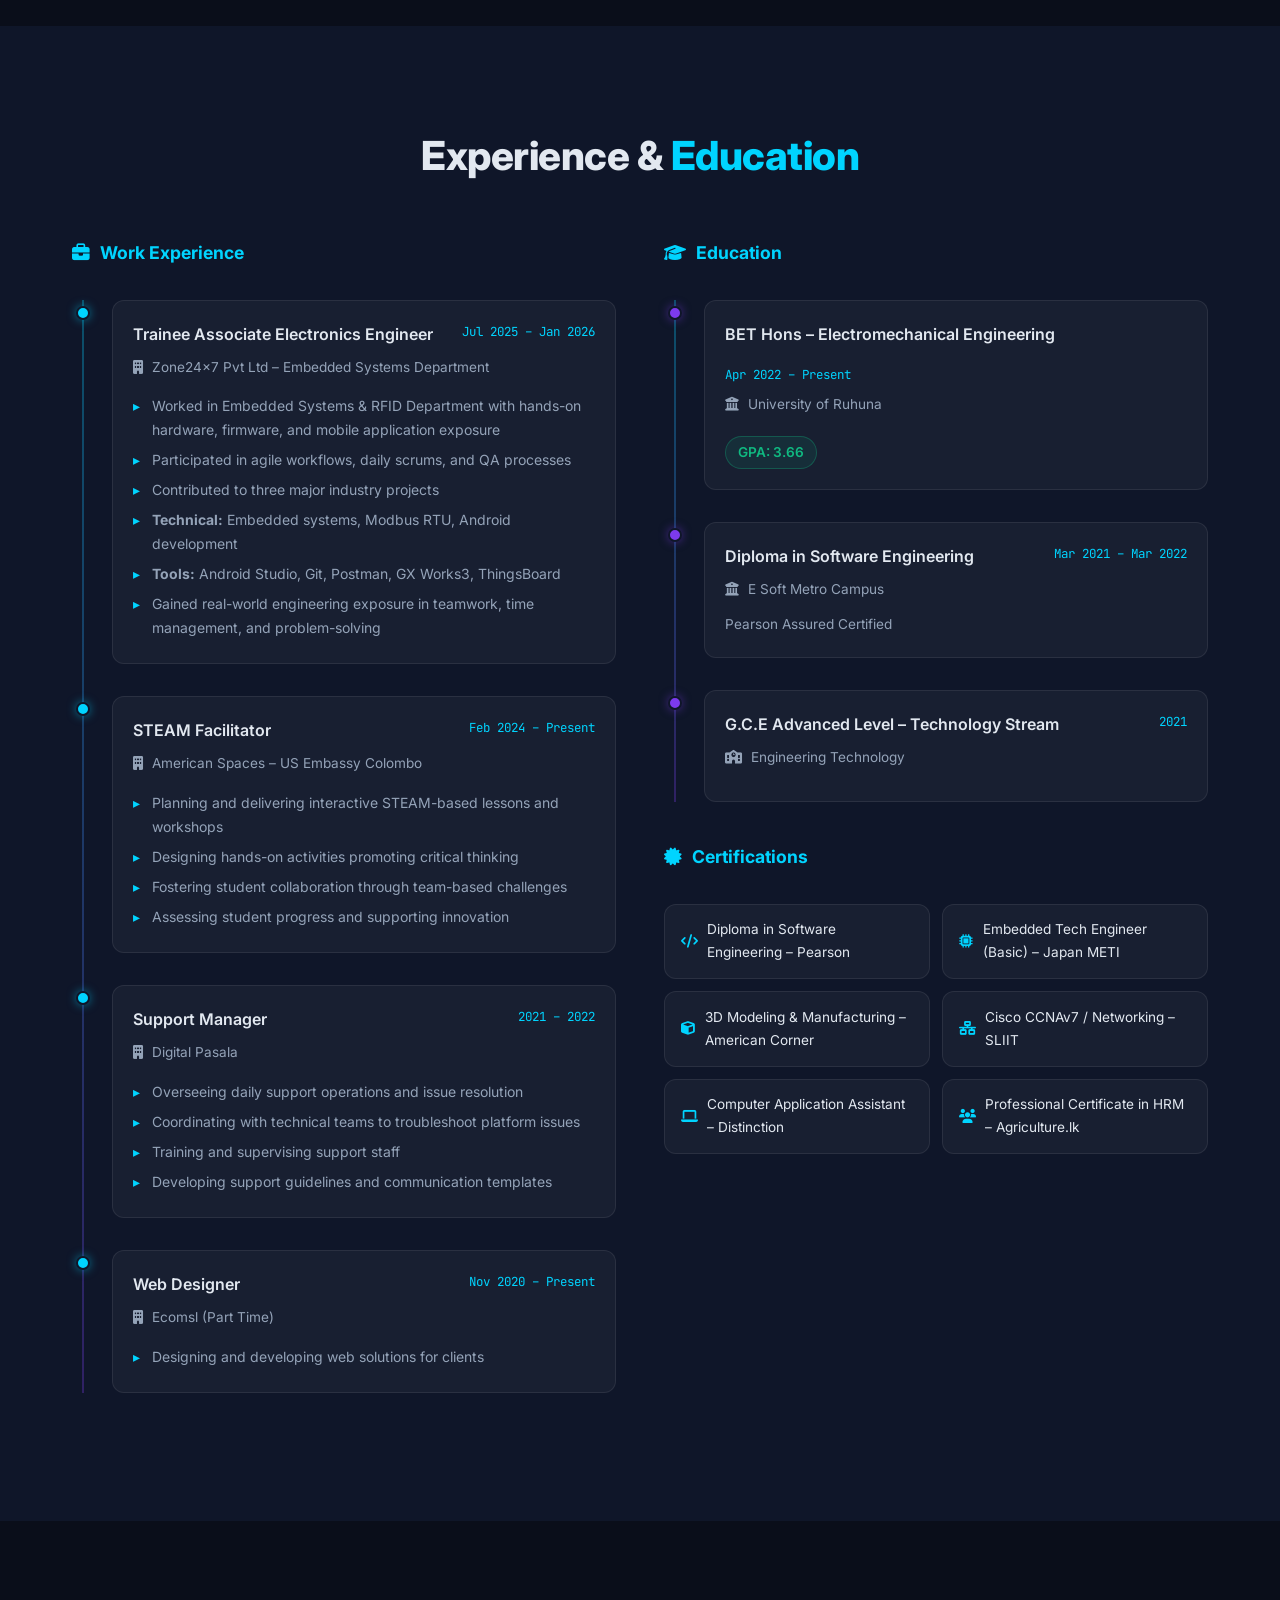
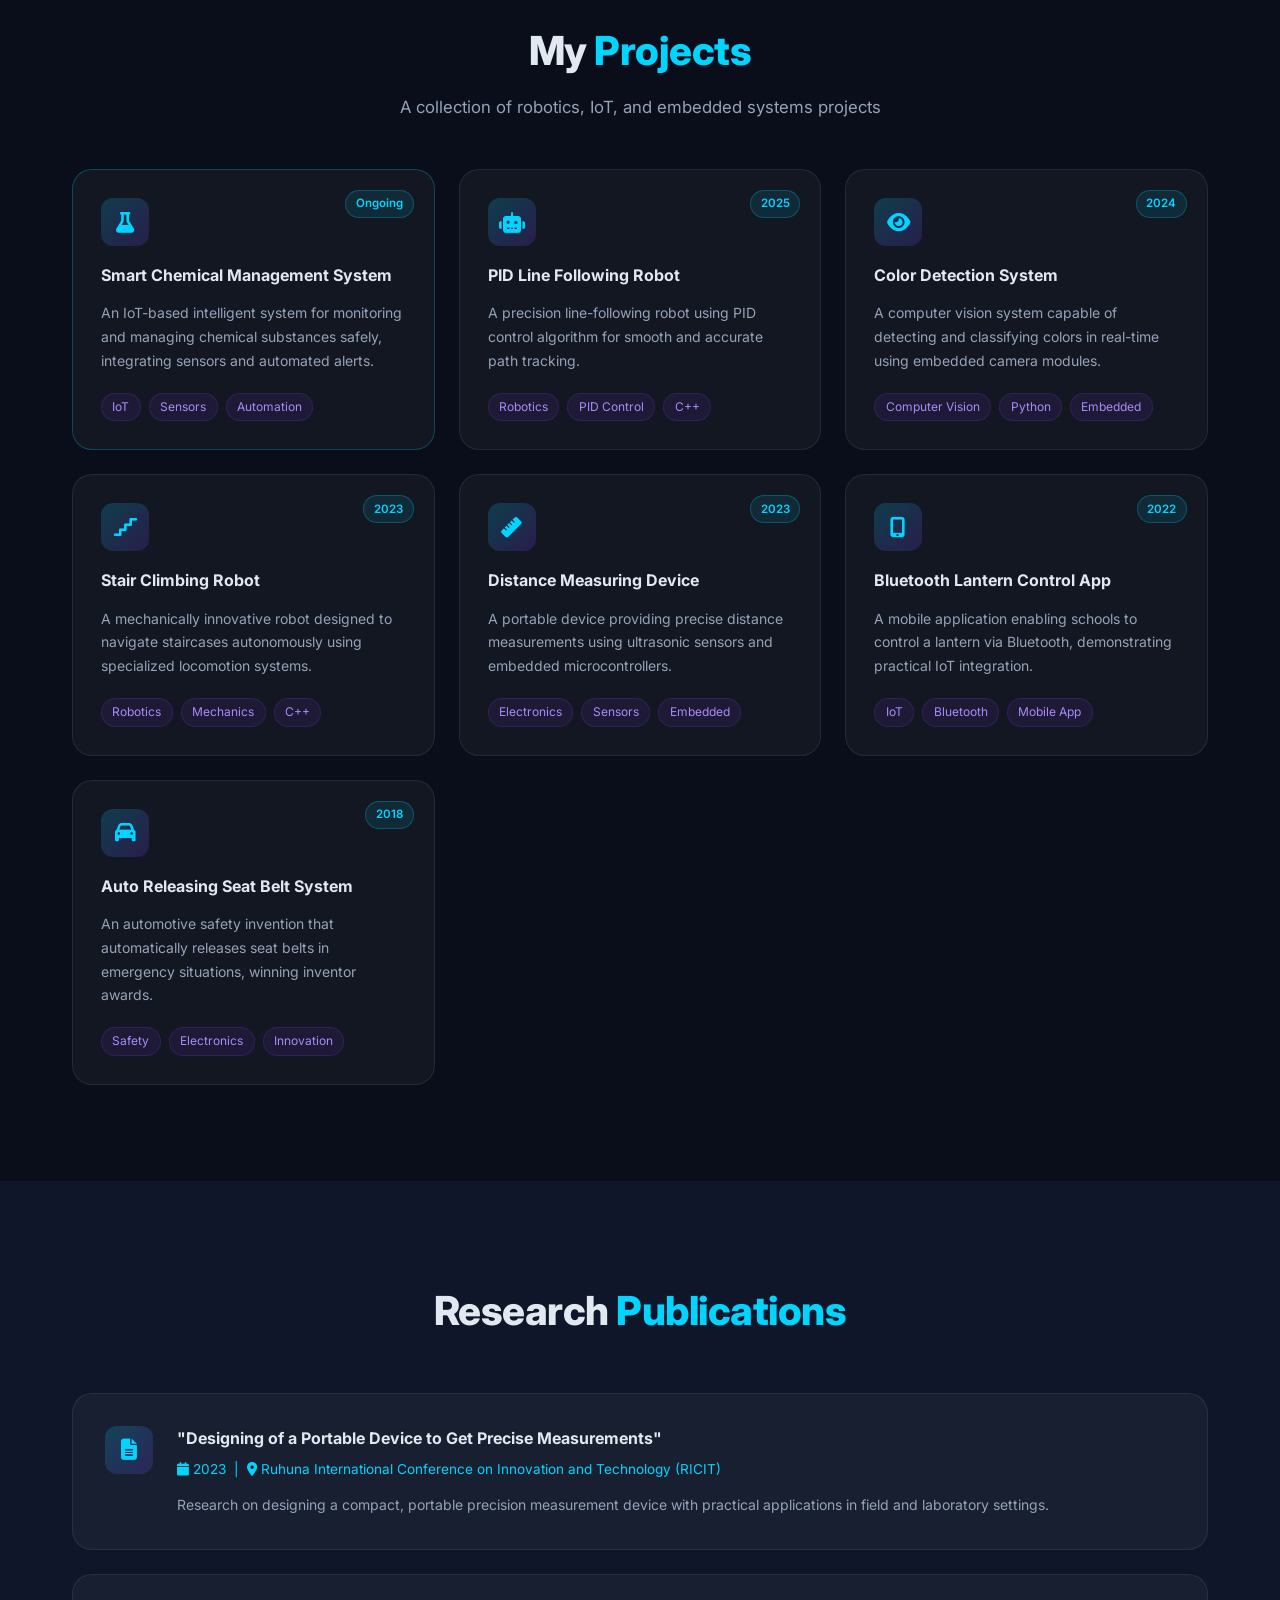
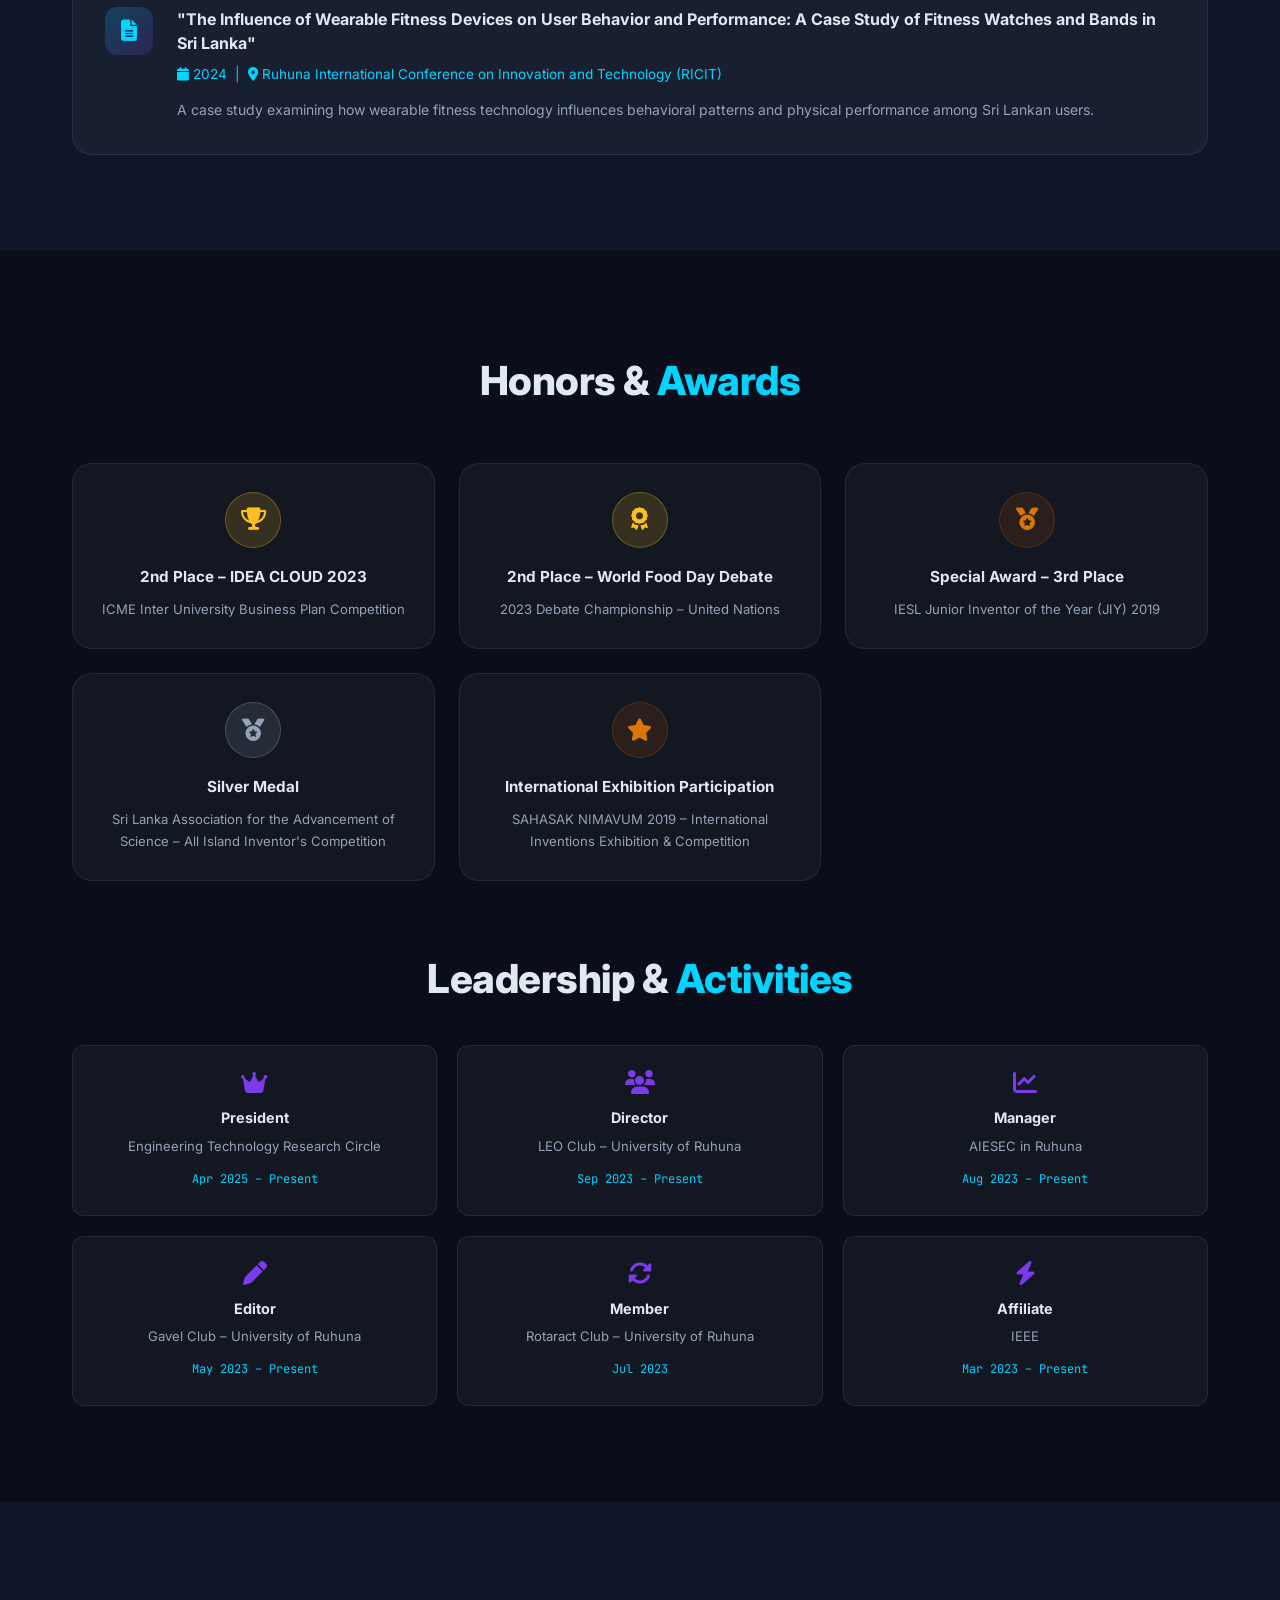
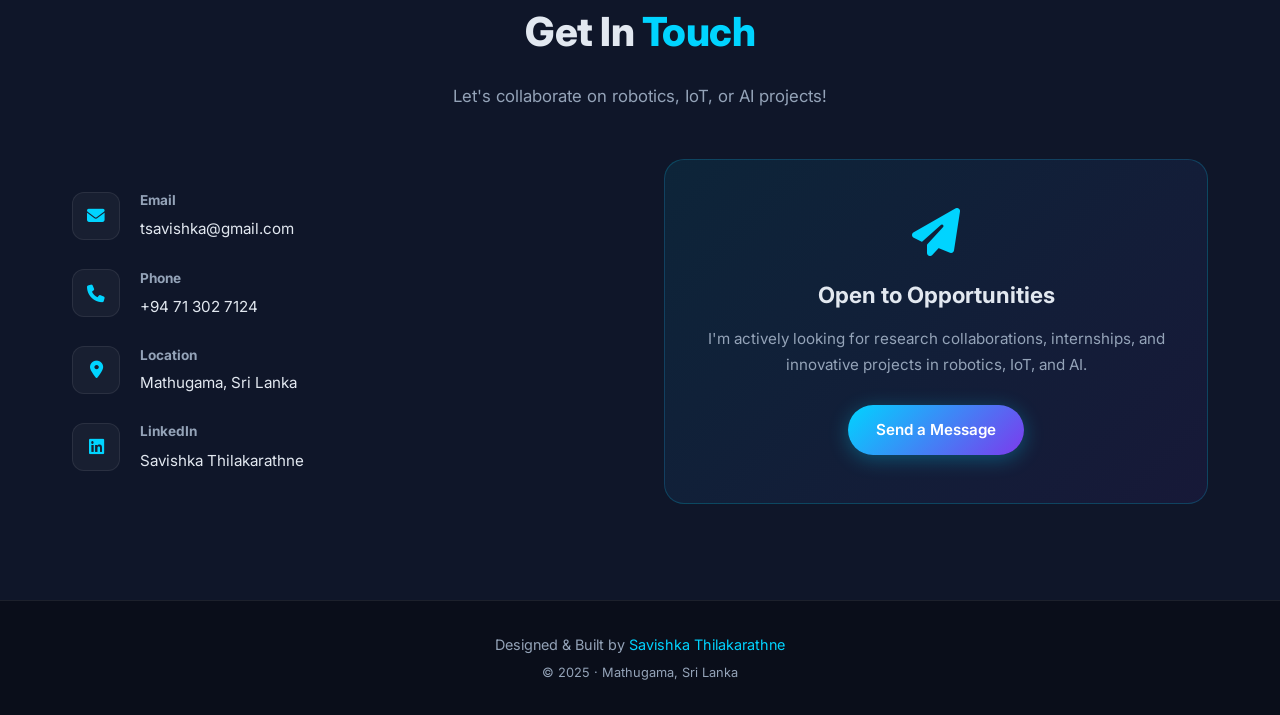
==== commit 62cf1dca: "SEO: Add full name variants and ProfilePage schema for K.D.S Thilakarathne - Updated title, meta des" ====
--- a/index.html
+++ b/index.html
@@ -5,9 +5,9 @@
   <meta name="viewport" content="width=device-width, initial-scale=1.0" />
 
   <!-- Primary Meta -->
-  <title>Savishka Thilakarathne | Robotics, IoT & AI Engineer | Sri Lanka</title>
-  <meta name="description" content="Savishka Thilakarathne — Electromechanical Engineering undergraduate from University of Ruhuna, Sri Lanka. Passionate about Robotics, IoT, AI, and embedded systems. STEAM facilitator, award-winning inventor, and published researcher." />
-  <meta name="keywords" content="Savishka Thilakarathne, Robotics Engineer Sri Lanka, IoT Developer, AI, Embedded Systems, Electromechanical Engineering, University of Ruhuna, STEAM, Arduino, Raspberry Pi, PID Robot, Portfolio" />
+  <title>K.D. Savishka Thilakarathne – Robotics, IoT & AI Engineer Sri Lanka | K.D.S. Thilakarathne</title>
+  <meta name="description" content="K.D. Savishka Thilakarathne (K.D.S. Thilakarathne) is an innovative and tech-savvy Engineering Technology undergraduate from Sri Lanka, specializing in Electromechanical Engineering at the University of Ruhuna. He has hands-on experience in STEAM facilitation, IoT, robotics, and 3D printing solutions. Recognized for leadership, research publications, and award-winning inventions." />
+  <meta name="keywords" content="Savishka, Savishka Thilakarathne, K.D.S Thilakarathne, KDS Thilakarathne, Thilakarathne, K.D. Savishka Thilakarathne, Savishka Engineer, Savishka Sri Lanka, Savishka Robotics, Savishka IoT, Savishka AI, Savishka University of Ruhuna, Savishka Portfolio, Robotics Engineer Sri Lanka, IoT Developer Sri Lanka, Embedded Systems, Electromechanical Engineering, STEAM Facilitator, University of Ruhuna Engineering" />
   <meta name="author" content="Savishka Thilakarathne" />
   <meta name="robots" content="index, follow" />
   <meta name="theme-color" content="#00d4ff" />
@@ -17,8 +17,8 @@
   <!-- Open Graph / Facebook / LinkedIn -->
   <meta property="og:type" content="website" />
   <meta property="og:url" content="https://savishka1.github.io/" />
-  <meta property="og:title" content="Savishka Thilakarathne | Robotics, IoT & AI Engineer" />
-  <meta property="og:description" content="Engineering undergraduate passionate about Robotics, IoT, and AI. Award-winning inventor, STEAM facilitator, and published researcher from Sri Lanka." />
+  <meta property="og:title" content="K.D. Savishka Thilakarathne | Robotics, IoT & AI Engineer Sri Lanka" />
+  <meta property="og:description" content="K.D. Savishka Thilakarathne (K.D.S. Thilakarathne) — innovative Engineering Technology undergraduate from Sri Lanka, specializing in Electromechanical Engineering at University of Ruhuna. Experienced in STEAM facilitation, IoT, robotics, and 3D printing. Award-winning inventor and published researcher." />
   <meta property="og:image" content="https://savishka1.github.io/profile.png" />
   <meta property="og:image:alt" content="Savishka Thilakarathne – Robotics and IoT Engineer" />
   <meta property="og:site_name" content="Savishka Thilakarathne Portfolio" />
@@ -27,8 +27,8 @@
   <!-- Twitter Card -->
   <meta name="twitter:card" content="summary_large_image" />
   <meta name="twitter:url" content="https://savishka1.github.io/" />
-  <meta name="twitter:title" content="Savishka Thilakarathne | Robotics, IoT & AI Engineer" />
-  <meta name="twitter:description" content="Engineering undergraduate passionate about Robotics, IoT, and AI. Award-winning inventor, STEAM facilitator, and published researcher from Sri Lanka." />
+  <meta name="twitter:title" content="K.D. Savishka Thilakarathne | Robotics, IoT & AI Engineer" />
+  <meta name="twitter:description" content="K.D. Savishka Thilakarathne (K.D.S. Thilakarathne) — Engineering Technology undergraduate at University of Ruhuna, Sri Lanka. Specializing in IoT, robotics, embedded systems, and 3D printing. Award-winning inventor and published researcher." />
   <meta name="twitter:image" content="https://savishka1.github.io/profile.png" />
 
   <!-- Structured Data: Person -->
@@ -36,13 +36,18 @@
   {
     "@context": "https://schema.org",
     "@type": "Person",
-    "name": "Savishka Thilakarathne",
+    "name": "K.D. Savishka Thilakarathne",
+    "alternateName": ["Savishka Thilakarathne", "K.D.S. Thilakarathne", "K.D.S Thilakarathne", "KDS Thilakarathne", "Savishka", "Thilakarathne"],
     "url": "https://savishka1.github.io/",
     "image": "https://savishka1.github.io/profile.png",
     "email": "tsavishka@gmail.com",
     "telephone": "+94713027124",
-    "jobTitle": "Electromechanical Engineering Undergraduate",
-    "description": "Innovative engineering undergraduate passionate about Robotics, IoT, AI, and embedded systems. STEAM facilitator, award-winning inventor, and published researcher.",
+    "jobTitle": "Engineering Technology Undergraduate – Electromechanical Engineering",
+    "description": "K.D. Savishka Thilakarathne is an innovative and tech-savvy Engineering Technology undergraduate from Sri Lanka, specializing in Electromechanical Engineering at the University of Ruhuna. He has hands-on experience in STEAM facilitation, IoT, robotics, and 3D printing solutions. His passion lies at the intersection of hardware and software — designing embedded systems, building intelligent robots, and creating impactful technology for real-world problems. He is recognized for leadership, research publications, and award-winning inventions.",
+    "nationality": {
+      "@type": "Country",
+      "name": "Sri Lanka"
+    },
     "address": {
       "@type": "PostalAddress",
       "addressLocality": "Mathugama",
@@ -55,15 +60,34 @@
     },
     "sameAs": [
       "https://www.linkedin.com/in/savishka-thilakarathne",
-      "https://github.com/Savishka1"
+      "https://github.com/Savishka1",
+      "https://savishka1.github.io/"
     ],
-    "knowsAbout": ["Robotics", "IoT", "Artificial Intelligence", "Embedded Systems", "3D Printing", "C++", "Python", "Electronics", "STEAM Education"],
+    "knowsAbout": ["Robotics", "IoT", "Artificial Intelligence", "Embedded Systems", "3D Printing", "C++", "Python", "Electronics", "STEAM Education", "Electromechanical Engineering"],
     "award": [
       "IDEA CLOUD 2023 – Second Place, ICME Inter University Business Plan Competition",
       "World Food Day 2023 Debate Championship – Second Place, United Nations",
       "IESL Junior Inventor of the Year 2019 – Special Award Third Place",
       "Sri Lanka Association for the Advancement of Science – Silver Medal"
     ]
+  }
+  </script>
+
+  <!-- Structured Data: ProfilePage -->
+  <script type="application/ld+json">
+  {
+    "@context": "https://schema.org",
+    "@type": "ProfilePage",
+    "name": "K.D. Savishka Thilakarathne – Portfolio",
+    "url": "https://savishka1.github.io/",
+    "description": "Professional portfolio of K.D. Savishka Thilakarathne (K.D.S. Thilakarathne), an Engineering Technology undergraduate from Sri Lanka specializing in Electromechanical Engineering, Robotics, IoT, and Embedded Systems.",
+    "mainEntity": {
+      "@type": "Person",
+      "name": "K.D. Savishka Thilakarathne",
+      "alternateName": ["Savishka Thilakarathne", "K.D.S. Thilakarathne", "Savishka", "Thilakarathne"],
+      "description": "Innovative and tech-savvy Engineering Technology undergraduate from Sri Lanka, specializing in Electromechanical Engineering at the University of Ruhuna. Experienced in STEAM facilitation, IoT, robotics, and 3D printing. Recognized for leadership, research publications, and award-winning inventions.",
+      "url": "https://savishka1.github.io/"
+    }
   }
   </script>
 
@@ -118,6 +142,7 @@
       <div class="hero-text">
         <p class="hero-greeting">Hello, I'm</p>
         <h1 class="hero-name">Savishka<br /><span class="highlight">Thilakarathne</span></h1>
+        <p class="hero-fullname">K.D. Savishka Thilakarathne · K.D.S. Thilakarathne</p>
         <div class="hero-roles">
           <span class="role-tag"><i class="fas fa-robot"></i> Robotics Enthusiast</span>
           <span class="role-tag"><i class="fas fa-microchip"></i> IoT Developer</span>
@@ -141,7 +166,7 @@
           <div class="image-ring ring-1"></div>
           <div class="image-ring ring-2"></div>
           <div class="profile-photo-container">
-            <img src="profile.png" alt="Savishka Thilakarathne" class="profile-photo" id="profilePhoto" onerror="this.style.display='none'; document.getElementById('avatarFallback').style.display='flex';" />
+            <img src="profile.png" alt="Savishka Thilakarathne – Robotics and IoT Engineer from Sri Lanka" class="profile-photo" id="profilePhoto" onerror="this.style.display='none'; document.getElementById('avatarFallback').style.display='flex';" />
             <div class="avatar-fallback" id="avatarFallback">
               <i class="fas fa-user"></i>
             </div>
@@ -621,6 +646,8 @@
     </div>
   </footer>
 
+  <button id="scrollTop" aria-label="Scroll to top"><i class="fas fa-chevron-up"></i></button>
+
   <script src="script.js"></script>
 </body>
 </html>
--- a/style.css
+++ b/style.css
@@ -172,6 +172,12 @@
 }
 .role-tag i { color: var(--accent); }
 
+.hero-fullname {
+  color: var(--text-muted); font-size: 0.8rem;
+  font-family: 'JetBrains Mono', monospace; letter-spacing: 1px;
+  margin-bottom: 0.75rem; opacity: 0.65;
+}
+
 .hero-bio {
   color: var(--text-muted); font-size: 1.05rem;
   max-width: 480px; margin-bottom: 2rem;
@@ -535,6 +541,22 @@
 }
 footer p { color: var(--text-muted); font-size: 0.9rem; }
 .footer-sub { margin-top: 0.25rem; font-size: 0.8rem; }
+
+/* ===== SCROLL TO TOP ===== */
+#scrollTop {
+  position: fixed; bottom: 2rem; right: 2rem; z-index: 999;
+  width: 44px; height: 44px;
+  background: linear-gradient(135deg, var(--accent), var(--accent2));
+  border: none; border-radius: 50%; cursor: pointer;
+  display: flex; align-items: center; justify-content: center;
+  color: #fff; font-size: 1rem;
+  box-shadow: 0 4px 20px rgba(0,212,255,0.4);
+  opacity: 0; transform: translateY(12px);
+  transition: opacity 0.3s, transform 0.3s;
+  pointer-events: none;
+}
+#scrollTop.visible { opacity: 1; transform: translateY(0); pointer-events: auto; }
+#scrollTop:hover { transform: translateY(-3px); box-shadow: 0 8px 28px rgba(0,212,255,0.5); }
 
 /* ===== FADE IN ANIMATION ===== */
 .fade-in {
